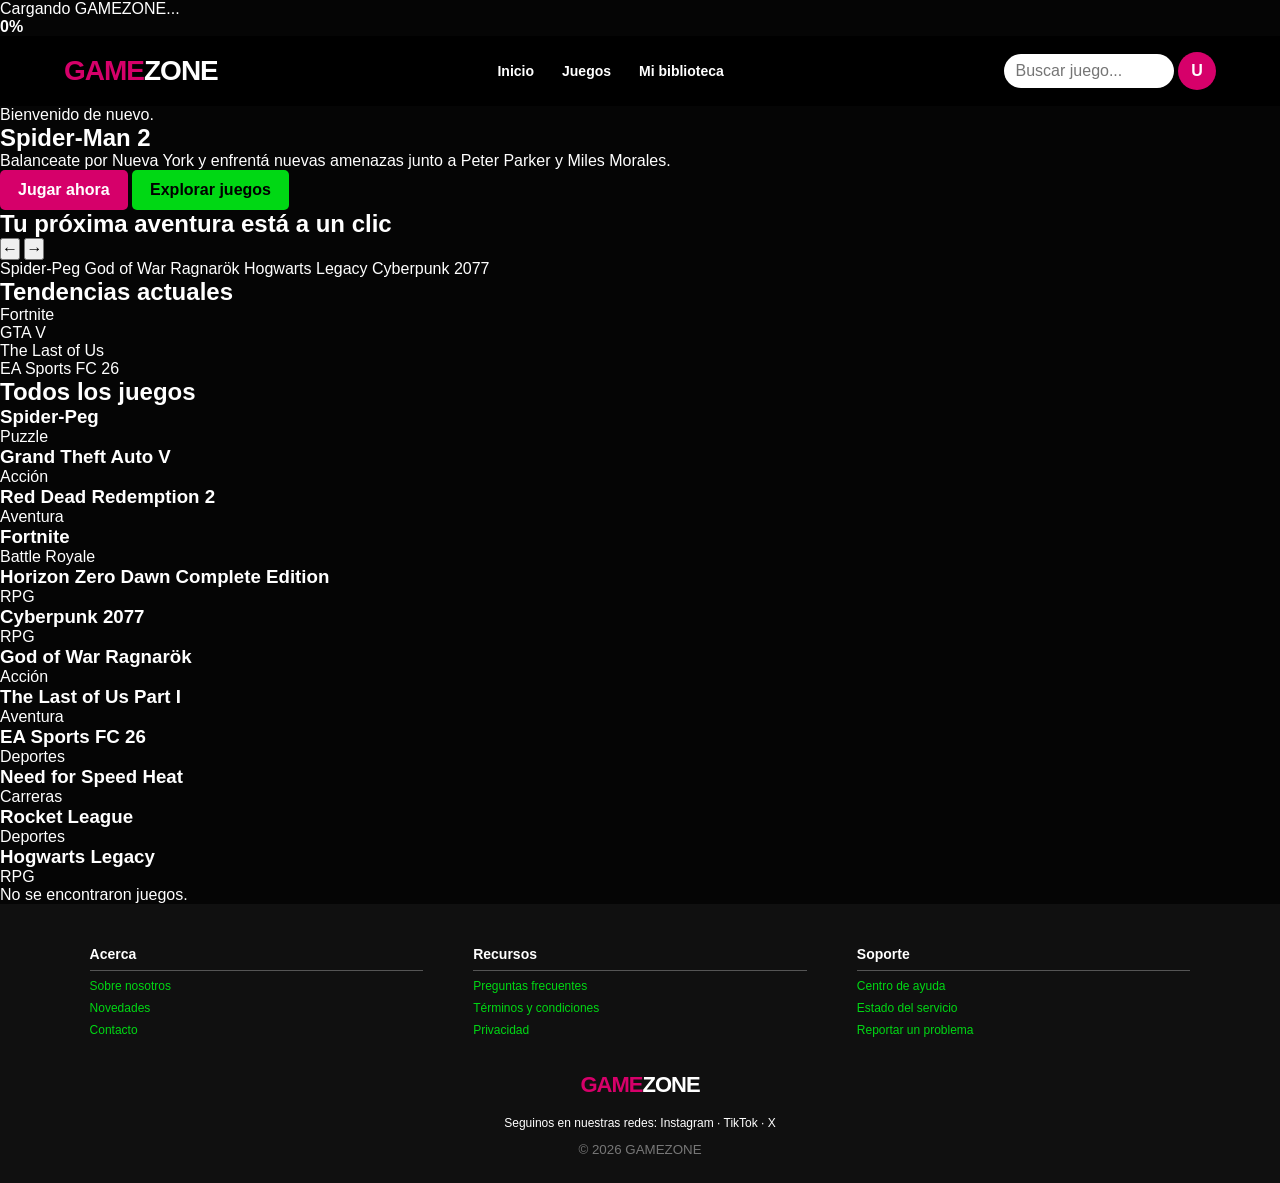
==== pages/home.html @ eb04c684 "Crear pages/home.html" ====
<!DOCTYPE html>
<html lang="es">
<head>
    <meta charset="UTF-8">
    <meta name="viewport" content="width=device-width, initial-scale=1.0">
    <title>GAMEZONE | Inicio</title>
    <link rel="stylesheet" href="../css/general.css">
    <link rel="stylesheet" href="../css/home.css">
</head>
<body>

<div class="loader-screen" id="loader-screen">
    <div class="spinner"></div>
    <p>Cargando GAMEZONE...</p>
    <strong id="loader-percent">0%</strong>
</div>

<header class="site-header home-header">
    <div class="home-brand-row">
        <button class="menu-button" id="menu-button" type="button" aria-label="Abrir menú">☰</button>
        <a class="logo" href="home.html"><span>GAME</span>ZONE</a>
    </div>

    <nav class="nav-user" id="home-nav">
        <a href="home.html">Inicio</a>
        <a href="#juegos">Juegos</a>
        <a href="#biblioteca">Mi biblioteca</a>
    </nav>

    <div class="home-actions">
        <input class="search-box" id="game-search" type="search" placeholder="Buscar juego...">
        <button class="user-avatar" type="button">U</button>
    </div>
</header>

<main class="home-main">
    <section class="home-hero">
        <div class="home-hero-content">
            <p class="hero-small">Bienvenido de nuevo.</p>
            <h1>Spider-Man 2</h1>
            <p>
                Balanceate por Nueva York y enfrentá nuevas amenazas
                junto a Peter Parker y Miles Morales.
            </p>

            <div class="hero-buttons">
                <a class="btn btn-primary" href="juego.html">Jugar ahora</a>
                <a class="btn btn-secondary" href="#juegos">Explorar juegos</a>
            </div>
        </div>
    </section>

    <section class="home-section featured-section">
        <div class="section-title">
            <h2>Tu próxima aventura está a un clic</h2>
            <div>
                <button class="carousel-arrow" id="featured-prev" type="button" aria-label="Anterior">←</button>
                <button class="carousel-arrow" id="featured-next" type="button" aria-label="Siguiente">→</button>
            </div>
        </div>

        <div class="featured-row" id="featured-row">
            <a class="featured-card feature-1" href="juego.html">
                <span>Spider-Peg</span>
            </a>

            <a class="featured-card feature-2" href="#">
                <span>God of War Ragnarök</span>
            </a>

            <a class="featured-card feature-3" href="#">
                <span>Hogwarts Legacy</span>
            </a>

            <a class="featured-card feature-4" href="#">
                <span>Cyberpunk 2077</span>
            </a>
        </div>
    </section>

    <section class="home-section trends">
        <h2>Tendencias actuales</h2>

        <div class="trend-strip">
            <div class="mini-game trend-a">Fortnite</div>
            <div class="mini-game trend-b">GTA V</div>
            <div class="mini-game trend-c">The Last of Us</div>
            <div class="mini-game trend-d">EA Sports FC 26</div>
        </div>
    </section>

    <section class="home-section catalog" id="juegos">
        <h2>Todos los juegos</h2>

        <div class="games-grid" id="games-grid">
            <a class="game-card game-1" href="juego.html" data-title="Spider-Peg">
                <div class="game-cover"></div>
                <h3>Spider-Peg</h3>
                <p>Puzzle</p>
            </a>

            <a class="game-card game-2" href="#" data-title="Grand Theft Auto V">
                <div class="game-cover"></div>
                <h3>Grand Theft Auto V</h3>
                <p>Acción</p>
            </a>

            <a class="game-card game-3" href="#" data-title="Red Dead Redemption 2">
                <div class="game-cover"></div>
                <h3>Red Dead Redemption 2</h3>
                <p>Aventura</p>
            </a>

            <a class="game-card game-4" href="#" data-title="Fortnite">
                <div class="game-cover"></div>
                <h3>Fortnite</h3>
                <p>Battle Royale</p>
            </a>

            <a class="game-card game-5" href="#" data-title="Horizon Zero Dawn Complete Edition">
                <div class="game-cover"></div>
                <h3>Horizon Zero Dawn Complete Edition</h3>
                <p>RPG</p>
            </a>

            <a class="game-card game-6" href="#" data-title="Cyberpunk 2077">
                <div class="game-cover"></div>
                <h3>Cyberpunk 2077</h3>
                <p>RPG</p>
            </a>

            <a class="game-card game-7" href="#" data-title="God of War Ragnarok">
                <div class="game-cover"></div>
                <h3>God of War Ragnarök</h3>
                <p>Acción</p>
            </a>

            <a class="game-card game-8" href="#" data-title="The Last of Us Part I">
                <div class="game-cover"></div>
                <h3>The Last of Us Part I</h3>
                <p>Aventura</p>
            </a>

            <a class="game-card game-9" href="#" data-title="EA Sports FC 26">
                <div class="game-cover"></div>
                <h3>EA Sports FC 26</h3>
                <p>Deportes</p>
            </a>

            <a class="game-card game-10" href="#" data-title="Need for Speed Heat">
                <div class="game-cover"></div>
                <h3>Need for Speed Heat</h3>
                <p>Carreras</p>
            </a>

            <a class="game-card game-11" href="#" data-title="Rocket League">
                <div class="game-cover"></div>
                <h3>Rocket League</h3>
                <p>Deportes</p>
            </a>

            <a class="game-card game-12" href="#" data-title="Hogwarts Legacy">
                <div class="game-cover"></div>
                <h3>Hogwarts Legacy</h3>
                <p>RPG</p>
            </a>
        </div>

        <p class="no-results" id="no-results">No se encontraron juegos.</p>
    </section>
</main>

<footer class="site-footer">
    <div class="footer-columns">
        <div>
            <h3>Acerca</h3>
            <a href="#">Sobre nosotros</a>
            <a href="#">Novedades</a>
            <a href="#">Contacto</a>
        </div>

        <div>
            <h3>Recursos</h3>
            <a href="#">Preguntas frecuentes</a>
            <a href="#">Términos y condiciones</a>
            <a href="#">Privacidad</a>
        </div>

        <div>
            <h3>Soporte</h3>
            <a href="#">Centro de ayuda</a>
            <a href="#">Estado del servicio</a>
            <a href="#">Reportar un problema</a>
        </div>
    </div>

    <div class="footer-bottom">
        <a class="logo footer-logo" href="home.html"><span>GAME</span>ZONE</a>
        <p>Seguinos en nuestras redes: Instagram · TikTok · X</p>
        <small>© 2026 GAMEZONE</small>
    </div>
</footer>

<script src="../js/home.js"></script>
</body>
</html>
---- css/general.css ----
* {
    margin: 0;
    padding: 0;
    box-sizing: border-box;
}

:root {
    --black: #050505;
    --dark: #111111;
    --gray: #2a2a2a;
    --light-gray: #d8d8d8;
    --white: #ffffff;
    --pink: #d6006a;
    --green: #00d814;
    --yellow: #ffd600;
}

html {
    scroll-behavior: smooth;
}

body {
    min-height: 100vh;
    font-family: Arial, Helvetica, sans-serif;
    color: var(--white);
    background: var(--black);
}

a {
    color: inherit;
    text-decoration: none;
}

button,
input {
    font: inherit;
}

button {
    cursor: pointer;
}

.site-header {
    min-height: 70px;
    padding: 12px 5%;
    display: flex;
    align-items: center;
    justify-content: space-between;
    gap: 20px;
    background: #000;
}

.logo {
    font-size: 28px;
    font-weight: 900;
    letter-spacing: -1px;
}

.logo span {
    color: var(--pink);
}

.nav-guest,
.nav-user {
    display: flex;
    align-items: center;
    gap: 28px;
}

.nav-guest > a:not(.btn),
.nav-user > a:not(.btn) {
    position: relative;
    font-size: 14px;
    font-weight: 700;
}

.nav-guest > a:not(.btn)::after,
.nav-user > a:not(.btn)::after {
    content: "";
    position: absolute;
    left: 0;
    bottom: -6px;
    width: 0;
    height: 2px;
    background: var(--pink);
    transition: width 0.25s;
}

.nav-guest > a:not(.btn):hover::after,
.nav-user > a:not(.btn):hover::after {
    width: 100%;
}

.btn {
    display: inline-block;
    border: 0;
    border-radius: 5px;
    padding: 11px 18px;
    font-weight: 700;
    text-align: center;
}

/* Hover 1: aumenta */
.btn-primary {
    background: var(--pink);
    color: var(--white);
    transition: transform 0.2s, background 0.2s;
}

.btn-primary:hover {
    transform: scale(1.06);
    background: #f00078;
}

/* Hover 2: sube y genera sombra */
.btn-secondary {
    background: var(--green);
    color: #000;
    transition: transform 0.2s, box-shadow 0.2s;
}

.btn-secondary:hover {
    transform: translateY(-4px);
    box-shadow: 0 6px 14px rgba(0, 216, 20, 0.3);
}

/* Hover 3: cambia de color */
.btn-yellow {
    background: var(--yellow);
    color: #000;
    transition: background 0.25s, color 0.25s;
}

.btn-yellow:hover {
    background: var(--pink);
    color: var(--white);
}

.search-box {
    width: 170px;
    padding: 8px 12px;
    border: 0;
    border-radius: 18px;
    outline: none;
}

.user-avatar {
    width: 38px;
    height: 38px;
    border: 0;
    border-radius: 50%;
    background: var(--pink);
    color: var(--white);
    font-weight: 800;
}

.menu-button {
    display: none;
    border: 0;
    background: transparent;
    color: var(--white);
    font-size: 24px;
}

.site-footer {
    padding: 42px 7% 25px;
    background: #101010;
}

.footer-columns {
    display: grid;
    grid-template-columns: repeat(3, 1fr);
    gap: 50px;
}

.footer-columns div {
    display: flex;
    flex-direction: column;
    gap: 8px;
}

.footer-columns h3 {
    padding-bottom: 8px;
    border-bottom: 1px solid #555;
    font-size: 14px;
}

.footer-columns a {
    color: var(--green);
    font-size: 12px;
}

.footer-columns a:hover {
    text-decoration: underline;
}

.footer-bottom {
    margin-top: 35px;
    text-align: center;
}

.footer-logo {
    display: inline-block;
    margin-bottom: 18px;
    font-size: 22px;
}

.footer-bottom p {
    margin-bottom: 10px;
    font-size: 12px;
}

.footer-bottom small {
    color: #777;
}

@media (max-width: 700px) {
    .site-header {
        flex-wrap: wrap;
    }

    .nav-guest {
        width: 100%;
        justify-content: space-between;
        gap: 12px;
    }

    .footer-columns {
        grid-template-columns: 1fr;
        gap: 28px;
    }
}
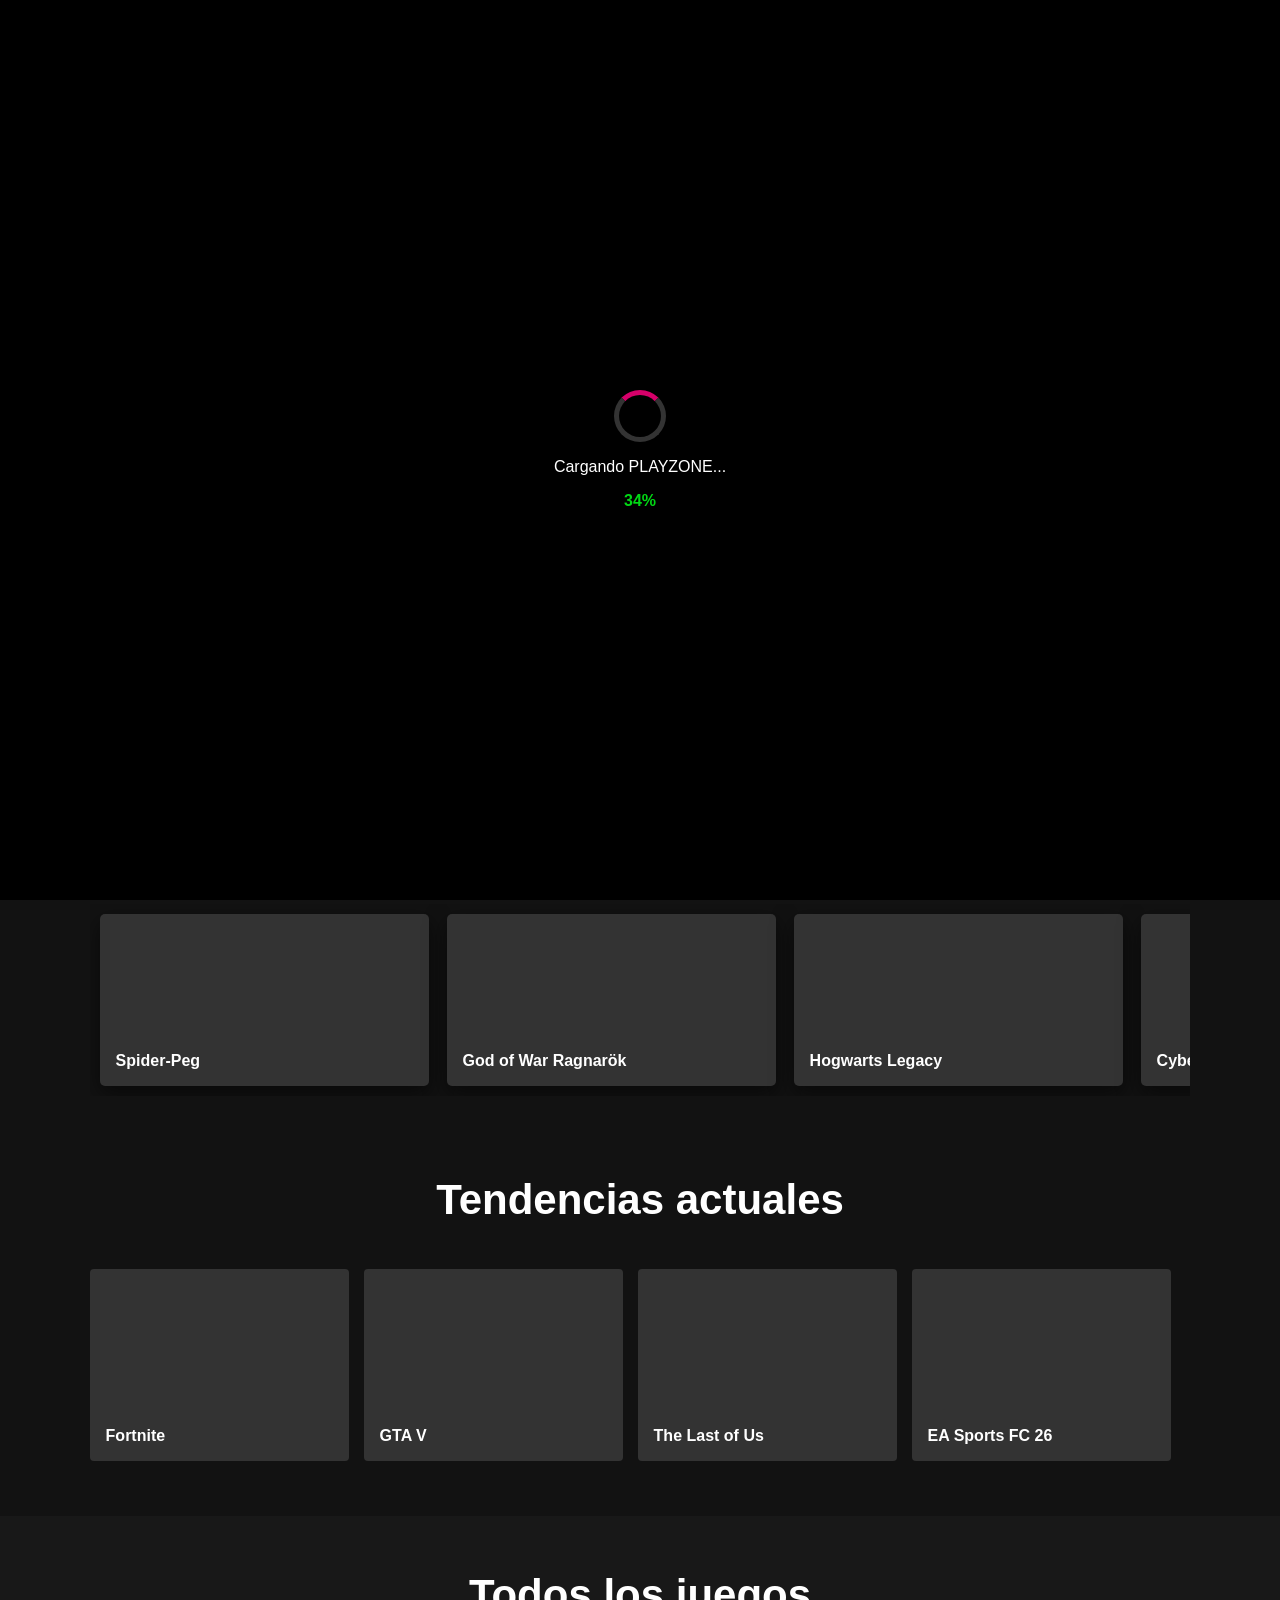
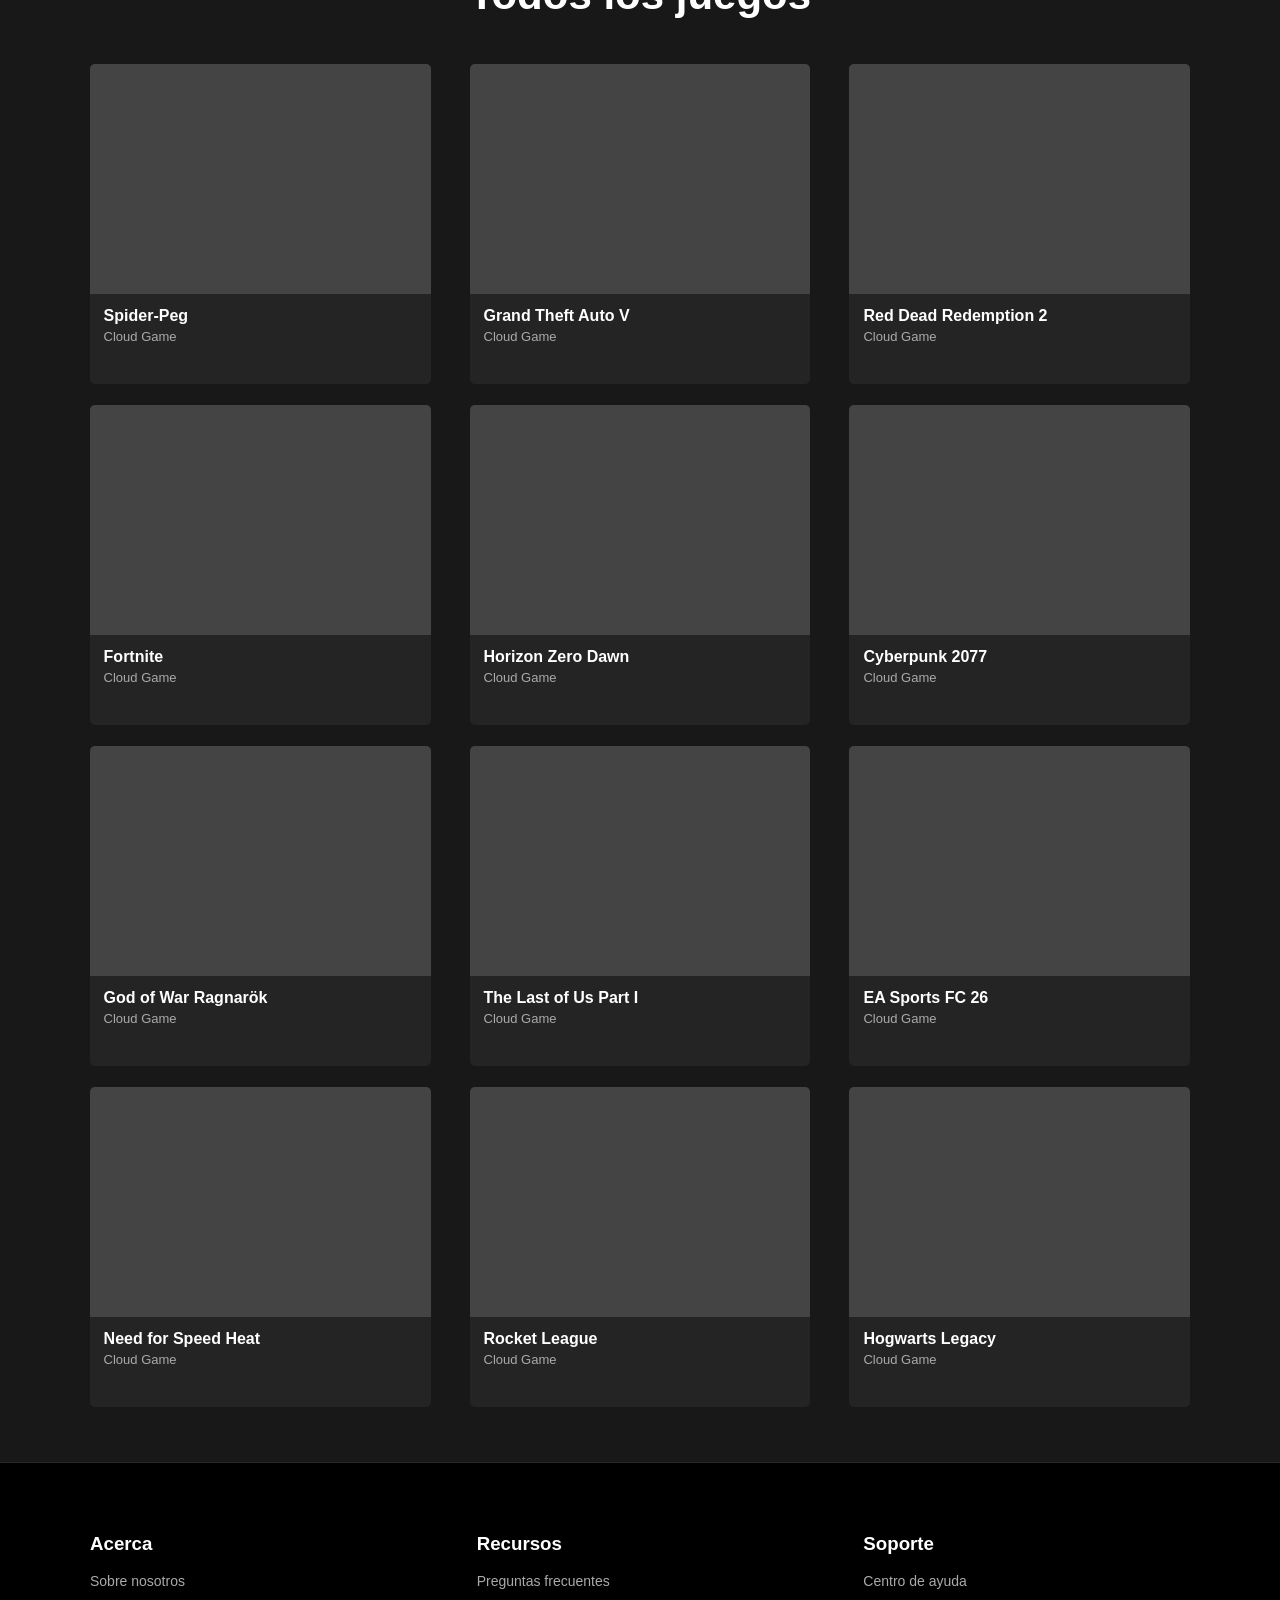
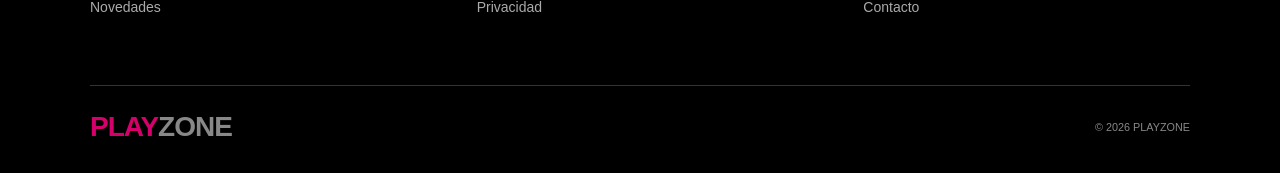
==== commit e13a1d3e: "Ajustar interfaz al Design System de Figma" ====
--- a/pages/home.html
+++ b/pages/home.html
@@ -1,206 +1 @@
-<!DOCTYPE html>
-<html lang="es">
-<head>
-    <meta charset="UTF-8">
-    <meta name="viewport" content="width=device-width, initial-scale=1.0">
-    <title>GAMEZONE | Inicio</title>
-    <link rel="stylesheet" href="../css/general.css">
-    <link rel="stylesheet" href="../css/home.css">
-</head>
-<body>
-
-<div class="loader-screen" id="loader-screen">
-    <div class="spinner"></div>
-    <p>Cargando GAMEZONE...</p>
-    <strong id="loader-percent">0%</strong>
-</div>
-
-<header class="site-header home-header">
-    <div class="home-brand-row">
-        <button class="menu-button" id="menu-button" type="button" aria-label="Abrir menú">☰</button>
-        <a class="logo" href="home.html"><span>GAME</span>ZONE</a>
-    </div>
-
-    <nav class="nav-user" id="home-nav">
-        <a href="home.html">Inicio</a>
-        <a href="#juegos">Juegos</a>
-        <a href="#biblioteca">Mi biblioteca</a>
-    </nav>
-
-    <div class="home-actions">
-        <input class="search-box" id="game-search" type="search" placeholder="Buscar juego...">
-        <button class="user-avatar" type="button">U</button>
-    </div>
-</header>
-
-<main class="home-main">
-    <section class="home-hero">
-        <div class="home-hero-content">
-            <p class="hero-small">Bienvenido de nuevo.</p>
-            <h1>Spider-Man 2</h1>
-            <p>
-                Balanceate por Nueva York y enfrentá nuevas amenazas
-                junto a Peter Parker y Miles Morales.
-            </p>
-
-            <div class="hero-buttons">
-                <a class="btn btn-primary" href="juego.html">Jugar ahora</a>
-                <a class="btn btn-secondary" href="#juegos">Explorar juegos</a>
-            </div>
-        </div>
-    </section>
-
-    <section class="home-section featured-section">
-        <div class="section-title">
-            <h2>Tu próxima aventura está a un clic</h2>
-            <div>
-                <button class="carousel-arrow" id="featured-prev" type="button" aria-label="Anterior">←</button>
-                <button class="carousel-arrow" id="featured-next" type="button" aria-label="Siguiente">→</button>
-            </div>
-        </div>
-
-        <div class="featured-row" id="featured-row">
-            <a class="featured-card feature-1" href="juego.html">
-                <span>Spider-Peg</span>
-            </a>
-
-            <a class="featured-card feature-2" href="#">
-                <span>God of War Ragnarök</span>
-            </a>
-
-            <a class="featured-card feature-3" href="#">
-                <span>Hogwarts Legacy</span>
-            </a>
-
-            <a class="featured-card feature-4" href="#">
-                <span>Cyberpunk 2077</span>
-            </a>
-        </div>
-    </section>
-
-    <section class="home-section trends">
-        <h2>Tendencias actuales</h2>
-
-        <div class="trend-strip">
-            <div class="mini-game trend-a">Fortnite</div>
-            <div class="mini-game trend-b">GTA V</div>
-            <div class="mini-game trend-c">The Last of Us</div>
-            <div class="mini-game trend-d">EA Sports FC 26</div>
-        </div>
-    </section>
-
-    <section class="home-section catalog" id="juegos">
-        <h2>Todos los juegos</h2>
-
-        <div class="games-grid" id="games-grid">
-            <a class="game-card game-1" href="juego.html" data-title="Spider-Peg">
-                <div class="game-cover"></div>
-                <h3>Spider-Peg</h3>
-                <p>Puzzle</p>
-            </a>
-
-            <a class="game-card game-2" href="#" data-title="Grand Theft Auto V">
-                <div class="game-cover"></div>
-                <h3>Grand Theft Auto V</h3>
-                <p>Acción</p>
-            </a>
-
-            <a class="game-card game-3" href="#" data-title="Red Dead Redemption 2">
-                <div class="game-cover"></div>
-                <h3>Red Dead Redemption 2</h3>
-                <p>Aventura</p>
-            </a>
-
-            <a class="game-card game-4" href="#" data-title="Fortnite">
-                <div class="game-cover"></div>
-                <h3>Fortnite</h3>
-                <p>Battle Royale</p>
-            </a>
-
-            <a class="game-card game-5" href="#" data-title="Horizon Zero Dawn Complete Edition">
-                <div class="game-cover"></div>
-                <h3>Horizon Zero Dawn Complete Edition</h3>
-                <p>RPG</p>
-            </a>
-
-            <a class="game-card game-6" href="#" data-title="Cyberpunk 2077">
-                <div class="game-cover"></div>
-                <h3>Cyberpunk 2077</h3>
-                <p>RPG</p>
-            </a>
-
-            <a class="game-card game-7" href="#" data-title="God of War Ragnarok">
-                <div class="game-cover"></div>
-                <h3>God of War Ragnarök</h3>
-                <p>Acción</p>
-            </a>
-
-            <a class="game-card game-8" href="#" data-title="The Last of Us Part I">
-                <div class="game-cover"></div>
-                <h3>The Last of Us Part I</h3>
-                <p>Aventura</p>
-            </a>
-
-            <a class="game-card game-9" href="#" data-title="EA Sports FC 26">
-                <div class="game-cover"></div>
-                <h3>EA Sports FC 26</h3>
-                <p>Deportes</p>
-            </a>
-
-            <a class="game-card game-10" href="#" data-title="Need for Speed Heat">
-                <div class="game-cover"></div>
-                <h3>Need for Speed Heat</h3>
-                <p>Carreras</p>
-            </a>
-
-            <a class="game-card game-11" href="#" data-title="Rocket League">
-                <div class="game-cover"></div>
-                <h3>Rocket League</h3>
-                <p>Deportes</p>
-            </a>
-
-            <a class="game-card game-12" href="#" data-title="Hogwarts Legacy">
-                <div class="game-cover"></div>
-                <h3>Hogwarts Legacy</h3>
-                <p>RPG</p>
-            </a>
-        </div>
-
-        <p class="no-results" id="no-results">No se encontraron juegos.</p>
-    </section>
-</main>
-
-<footer class="site-footer">
-    <div class="footer-columns">
-        <div>
-            <h3>Acerca</h3>
-            <a href="#">Sobre nosotros</a>
-            <a href="#">Novedades</a>
-            <a href="#">Contacto</a>
-        </div>
-
-        <div>
-            <h3>Recursos</h3>
-            <a href="#">Preguntas frecuentes</a>
-            <a href="#">Términos y condiciones</a>
-            <a href="#">Privacidad</a>
-        </div>
-
-        <div>
-            <h3>Soporte</h3>
-            <a href="#">Centro de ayuda</a>
-            <a href="#">Estado del servicio</a>
-            <a href="#">Reportar un problema</a>
-        </div>
-    </div>
-
-    <div class="footer-bottom">
-        <a class="logo footer-logo" href="home.html"><span>GAME</span>ZONE</a>
-        <p>Seguinos en nuestras redes: Instagram · TikTok · X</p>
-        <small>© 2026 GAMEZONE</small>
-    </div>
-</footer>
-
-<script src="../js/home.js"></script>
-</body>
-</html>+<!DOCTYPE html><html lang="es"><head><meta charset="UTF-8"><meta name="viewport" content="width=device-width,initial-scale=1"><title>PLAYZONE | Home</title><link rel="stylesheet" href="../css/general.css"><link rel="stylesheet" href="../css/home.css"></head><body><div class="loader-screen" id="loader-screen"><div class="spinner"></div><p>Cargando PLAYZONE...</p><strong id="loader-percent">0%</strong></div><header class="site-header home-header"><div class="home-brand-row"><button class="menu-button" id="menu-button">☰</button><a class="logo" href="home.html"><span>PLAY</span>ZONE</a></div><nav class="nav-user" id="home-nav"><a href="home.html">Inicio</a><a href="#juegos">Juegos</a><a href="#">Mi biblioteca</a></nav><div class="home-actions"><input class="search-box" id="game-search" type="search" placeholder="Buscar"><button class="user-avatar">U</button></div></header><main><section class="home-hero"><div class="home-hero-content"><p class="hero-small">Bienvenido de nuevo.</p><p>Spider-Peg. Un nuevo juego te está esperando. El peligro acecha en cada rincón de la cuadrícula: cada salto elimina una ficha y te acerca a la victoria.</p><div class="hero-buttons"><a class="btn btn-primary" href="juego.html">Jugar ahora</a></div></div></section><section class="home-section featured-section"><h2>Tu próxima aventura está a un clic.</h2><div class="featured-row" id="featured-row"><a class="featured-card feature-1" href="juego.html"><span>Spider-Peg</span></a><a class="featured-card feature-2"><span>God of War Ragnarök</span></a><a class="featured-card feature-3"><span>Hogwarts Legacy</span></a><a class="featured-card feature-4"><span>Cyberpunk 2077</span></a></div></section><section class="home-section trends"><h2>Tendencias actuales</h2><div class="trend-strip"><div class="mini-game">Fortnite</div><div class="mini-game">GTA V</div><div class="mini-game">The Last of Us</div><div class="mini-game">EA Sports FC 26</div></div></section><section class="home-section catalog" id="juegos"><h2>Todos los juegos</h2><div class="games-grid" id="games-grid"><a class="game-card game-1" href="juego.html" data-title="Spider-Peg"><div class="game-cover"></div><h3>Spider-Peg</h3><p>Cloud Game</p></a><a class="game-card game-2"  data-title="Grand Theft Auto V"><div class="game-cover"></div><h3>Grand Theft Auto V</h3><p>Cloud Game</p></a><a class="game-card game-3"  data-title="Red Dead Redemption 2"><div class="game-cover"></div><h3>Red Dead Redemption 2</h3><p>Cloud Game</p></a><a class="game-card game-4"  data-title="Fortnite"><div class="game-cover"></div><h3>Fortnite</h3><p>Cloud Game</p></a><a class="game-card game-5"  data-title="Horizon Zero Dawn"><div class="game-cover"></div><h3>Horizon Zero Dawn</h3><p>Cloud Game</p></a><a class="game-card game-6"  data-title="Cyberpunk 2077"><div class="game-cover"></div><h3>Cyberpunk 2077</h3><p>Cloud Game</p></a><a class="game-card game-7"  data-title="God of War Ragnarök"><div class="game-cover"></div><h3>God of War Ragnarök</h3><p>Cloud Game</p></a><a class="game-card game-8"  data-title="The Last of Us Part I"><div class="game-cover"></div><h3>The Last of Us Part I</h3><p>Cloud Game</p></a><a class="game-card game-9"  data-title="EA Sports FC 26"><div class="game-cover"></div><h3>EA Sports FC 26</h3><p>Cloud Game</p></a><a class="game-card game-10"  data-title="Need for Speed Heat"><div class="game-cover"></div><h3>Need for Speed Heat</h3><p>Cloud Game</p></a><a class="game-card game-11"  data-title="Rocket League"><div class="game-cover"></div><h3>Rocket League</h3><p>Cloud Game</p></a><a class="game-card game-12"  data-title="Hogwarts Legacy"><div class="game-cover"></div><h3>Hogwarts Legacy</h3><p>Cloud Game</p></a></div><p class="no-results" id="no-results">No se encontraron juegos.</p></section></main><footer class="site-footer"><div class="footer-columns"><div><h3>Acerca</h3><a>Sobre nosotros</a><a>Novedades</a></div><div><h3>Recursos</h3><a>Preguntas frecuentes</a><a>Privacidad</a></div><div><h3>Soporte</h3><a>Centro de ayuda</a><a>Contacto</a></div></div><div class="footer-bottom"><a class="logo"><span>PLAY</span>ZONE</a><small>© 2026 PLAYZONE</small></div></footer><script src="../js/home.js"></script></body></html>
--- a/css/general.css
+++ b/css/general.css
@@ -1,232 +1,11 @@
-* {
-    margin: 0;
-    padding: 0;
-    box-sizing: border-box;
-}
-
-:root {
-    --black: #050505;
-    --dark: #111111;
-    --gray: #2a2a2a;
-    --light-gray: #d8d8d8;
-    --white: #ffffff;
-    --pink: #d6006a;
-    --green: #00d814;
-    --yellow: #ffd600;
-}
-
-html {
-    scroll-behavior: smooth;
-}
-
-body {
-    min-height: 100vh;
-    font-family: Arial, Helvetica, sans-serif;
-    color: var(--white);
-    background: var(--black);
-}
-
-a {
-    color: inherit;
-    text-decoration: none;
-}
-
-button,
-input {
-    font: inherit;
-}
-
-button {
-    cursor: pointer;
-}
-
-.site-header {
-    min-height: 70px;
-    padding: 12px 5%;
-    display: flex;
-    align-items: center;
-    justify-content: space-between;
-    gap: 20px;
-    background: #000;
-}
-
-.logo {
-    font-size: 28px;
-    font-weight: 900;
-    letter-spacing: -1px;
-}
-
-.logo span {
-    color: var(--pink);
-}
-
-.nav-guest,
-.nav-user {
-    display: flex;
-    align-items: center;
-    gap: 28px;
-}
-
-.nav-guest > a:not(.btn),
-.nav-user > a:not(.btn) {
-    position: relative;
-    font-size: 14px;
-    font-weight: 700;
-}
-
-.nav-guest > a:not(.btn)::after,
-.nav-user > a:not(.btn)::after {
-    content: "";
-    position: absolute;
-    left: 0;
-    bottom: -6px;
-    width: 0;
-    height: 2px;
-    background: var(--pink);
-    transition: width 0.25s;
-}
-
-.nav-guest > a:not(.btn):hover::after,
-.nav-user > a:not(.btn):hover::after {
-    width: 100%;
-}
-
-.btn {
-    display: inline-block;
-    border: 0;
-    border-radius: 5px;
-    padding: 11px 18px;
-    font-weight: 700;
-    text-align: center;
-}
-
-/* Hover 1: aumenta */
-.btn-primary {
-    background: var(--pink);
-    color: var(--white);
-    transition: transform 0.2s, background 0.2s;
-}
-
-.btn-primary:hover {
-    transform: scale(1.06);
-    background: #f00078;
-}
-
-/* Hover 2: sube y genera sombra */
-.btn-secondary {
-    background: var(--green);
-    color: #000;
-    transition: transform 0.2s, box-shadow 0.2s;
-}
-
-.btn-secondary:hover {
-    transform: translateY(-4px);
-    box-shadow: 0 6px 14px rgba(0, 216, 20, 0.3);
-}
-
-/* Hover 3: cambia de color */
-.btn-yellow {
-    background: var(--yellow);
-    color: #000;
-    transition: background 0.25s, color 0.25s;
-}
-
-.btn-yellow:hover {
-    background: var(--pink);
-    color: var(--white);
-}
-
-.search-box {
-    width: 170px;
-    padding: 8px 12px;
-    border: 0;
-    border-radius: 18px;
-    outline: none;
-}
-
-.user-avatar {
-    width: 38px;
-    height: 38px;
-    border: 0;
-    border-radius: 50%;
-    background: var(--pink);
-    color: var(--white);
-    font-weight: 800;
-}
-
-.menu-button {
-    display: none;
-    border: 0;
-    background: transparent;
-    color: var(--white);
-    font-size: 24px;
-}
-
-.site-footer {
-    padding: 42px 7% 25px;
-    background: #101010;
-}
-
-.footer-columns {
-    display: grid;
-    grid-template-columns: repeat(3, 1fr);
-    gap: 50px;
-}
-
-.footer-columns div {
-    display: flex;
-    flex-direction: column;
-    gap: 8px;
-}
-
-.footer-columns h3 {
-    padding-bottom: 8px;
-    border-bottom: 1px solid #555;
-    font-size: 14px;
-}
-
-.footer-columns a {
-    color: var(--green);
-    font-size: 12px;
-}
-
-.footer-columns a:hover {
-    text-decoration: underline;
-}
-
-.footer-bottom {
-    margin-top: 35px;
-    text-align: center;
-}
-
-.footer-logo {
-    display: inline-block;
-    margin-bottom: 18px;
-    font-size: 22px;
-}
-
-.footer-bottom p {
-    margin-bottom: 10px;
-    font-size: 12px;
-}
-
-.footer-bottom small {
-    color: #777;
-}
-
-@media (max-width: 700px) {
-    .site-header {
-        flex-wrap: wrap;
-    }
-
-    .nav-guest {
-        width: 100%;
-        justify-content: space-between;
-        gap: 12px;
-    }
-
-    .footer-columns {
-        grid-template-columns: 1fr;
-        gap: 28px;
-    }
-}
+*{margin:0;padding:0;box-sizing:border-box}
+:root{--bg:#121212;--bg-dark:#000;--surface:#1c1c1c;--surface-2:#242424;--text:#fff;--muted:#bdbdbd;--primary:#d6006a;--secondary:#00d814;--accent:#ffd600}
+html{scroll-behavior:smooth}body{font-family:Inter,Arial,sans-serif;background:var(--bg);color:var(--text)}a{text-decoration:none;color:inherit}button,input{font:inherit}
+.site-header{height:112px;padding:0 5%;display:flex;align-items:center;justify-content:space-between;gap:30px;background:#000;position:relative;z-index:5}
+.logo{font-size:28px;font-weight:900;letter-spacing:-1px}.logo span{color:var(--primary)}
+.site-header nav{display:flex;align-items:center;gap:28px}.site-header nav a{font-size:14px}.site-header nav a:hover{color:var(--accent)}
+.btn{min-height:48px;padding:0 24px;border:0;border-radius:4px;display:inline-flex;align-items:center;justify-content:center;cursor:pointer;font-weight:700;transition:.2s}
+.btn-primary{background:var(--primary);color:#fff}.btn-primary:hover{background:#ad0056}.btn-secondary{background:var(--secondary);color:#050505}.btn-secondary:hover{background:#00b811}.btn-yellow,.btn-accent{background:var(--accent);color:#111}.btn-yellow:hover,.btn-accent:hover{background:#ccab00}
+.search-box{height:42px;padding:0 14px;border:1px solid #555;border-radius:4px;background:#1b1b1b;color:#fff}.user-avatar{width:45px;height:45px;border:2px solid var(--secondary);border-radius:50%;background:#333;color:#fff;font-weight:800}
+.site-footer{padding:70px 7% 30px;background:#000;border-top:1px solid #292929}.footer-columns{max-width:1100px;margin:auto;display:grid;grid-template-columns:repeat(3,1fr);gap:60px}.footer-columns h3{margin-bottom:18px}.footer-columns a{display:block;margin:10px 0;color:#aaa;font-size:14px}.footer-columns a:hover{color:var(--secondary)}.footer-bottom{max-width:1100px;margin:60px auto 0;padding-top:25px;border-top:1px solid #333;display:flex;align-items:center;justify-content:space-between;gap:20px;color:#888;font-size:13px}
+@media(max-width:760px){.site-header{height:auto;min-height:88px;padding:20px 5%;flex-wrap:wrap}.site-header nav{gap:14px;flex-wrap:wrap}.footer-columns{grid-template-columns:1fr}.footer-bottom{align-items:flex-start;flex-direction:column}}
--- a/css/home.css
+++ b/css/home.css
@@ -0,0 +1,2 @@
+body{background:#121212}.home-header{position:absolute;top:0;left:0;width:100%;background:rgba(0,0,0,.55)}.home-brand-row,.home-actions{display:flex;align-items:center;gap:18px}.menu-button{display:none;background:none;border:0;color:#fff;font-size:26px}.home-hero{min-height:756px;padding:170px 5% 80px;display:flex;align-items:center;background:linear-gradient(90deg,rgba(0,0,0,.95),rgba(0,0,0,.5),rgba(0,0,0,.12)),url("../assets/img/spider-peg-cover.jpg") center/cover}.home-hero-content{max-width:630px}.hero-small{font-size:48px;font-weight:900;line-height:1.05;margin-bottom:45px}.home-hero-content>p:last-of-type{max-width:465px;color:#ddd;line-height:1.55}.hero-buttons{margin-top:28px;display:flex;gap:18px}.home-section{padding:55px 7%}.home-section h2{font-size:42px;text-align:center;margin-bottom:45px}.featured-section{background:#121212}.section-title>div{display:none}.featured-row{max-width:1216px;margin:auto;display:flex;gap:18px;overflow-x:auto;padding:10px}.featured-card{min-width:329px;height:172px;padding:16px;display:flex;align-items:end;border-radius:5px;background:#333 center/cover;box-shadow:0 8px 22px #0008}.featured-card span{font-weight:800}.feature-1{background-image:url("../assets/img/spider-peg-cover.jpg")}.feature-2{background-image:url("../assets/img/god-of-war.jpg")}.feature-3{background-image:url("../assets/img/hogwarts-legacy.jpg")}.feature-4{background-image:url("../assets/img/cyberpunk.jpg")}.trends{padding-top:25px}.trend-strip{display:flex;gap:15px;overflow-x:auto}.mini-game{min-width:259px;height:192px;padding:16px;display:flex;align-items:end;background:#333 center/cover;border-radius:4px;font-weight:800}.catalog{background:#181818}.games-grid{max-width:1287px;margin:auto;display:grid;grid-template-columns:repeat(3,1fr);gap:21px 39px}.game-card{height:320px;background:#242424;border-radius:5px;overflow:hidden;transition:.2s}.game-card:hover{transform:translateY(-4px);box-shadow:0 8px 20px #0008}.game-cover{height:230px;background:#444 center/cover}.game-card h3{padding:13px 14px 4px;font-size:16px}.game-card p{padding:0 14px;color:#aaa;font-size:13px}.game-1 .game-cover{background-image:url("../assets/img/spider-peg-cover.jpg")}.no-results{display:none;text-align:center;padding:30px}.loader-screen{position:fixed;inset:0;z-index:99;background:#000;display:flex;flex-direction:column;align-items:center;justify-content:center;gap:16px}.loader-screen.hide{opacity:0;pointer-events:none;transition:.4s}.spinner{width:52px;height:52px;border:5px solid #333;border-top-color:var(--primary);border-radius:50%;animation:spin .8s linear infinite}@keyframes spin{to{transform:rotate(360deg)}}#loader-percent{color:var(--secondary)}
+@media(max-width:800px){.home-header{position:relative}.menu-button{display:block}.home-header .nav-user{display:none;width:100%}.home-header .nav-user.open{display:flex}.home-hero{min-height:600px}.hero-small{font-size:38px}.games-grid{grid-template-columns:repeat(2,1fr)}.home-section h2{font-size:32px}}
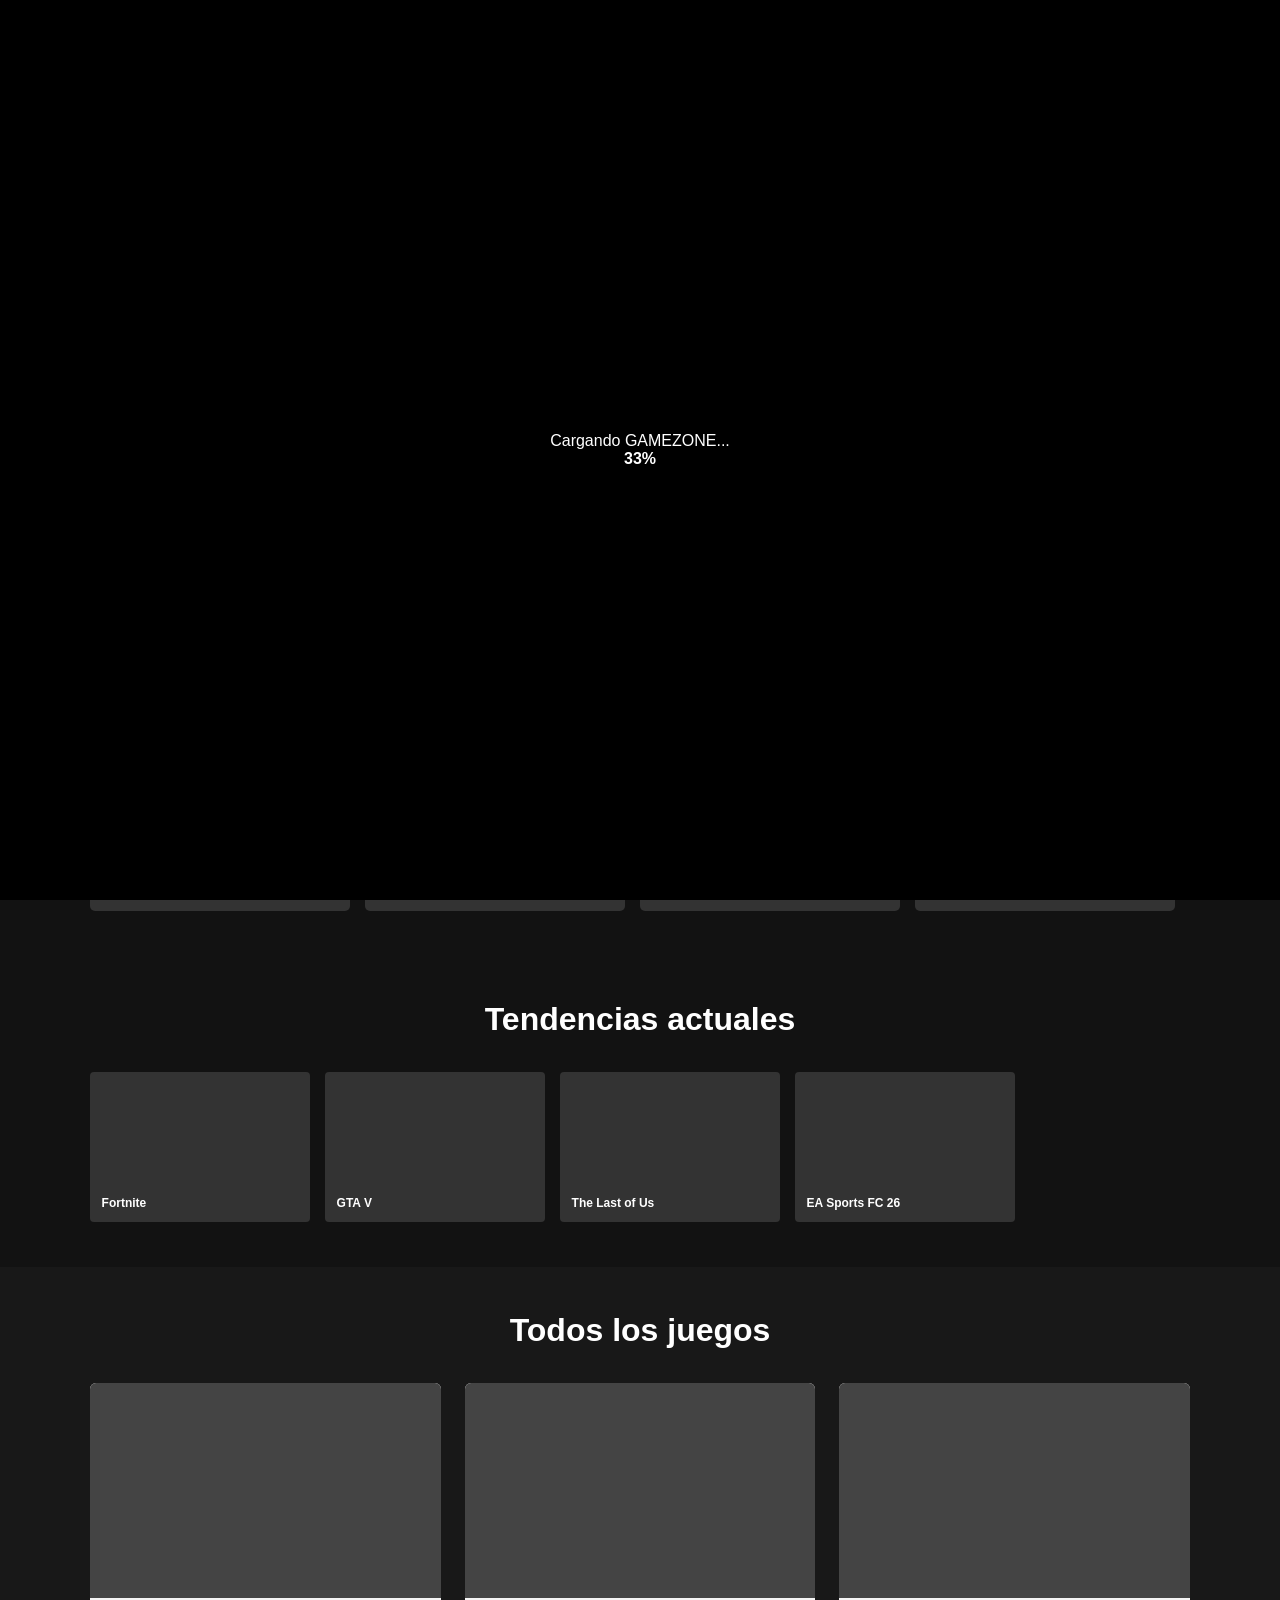
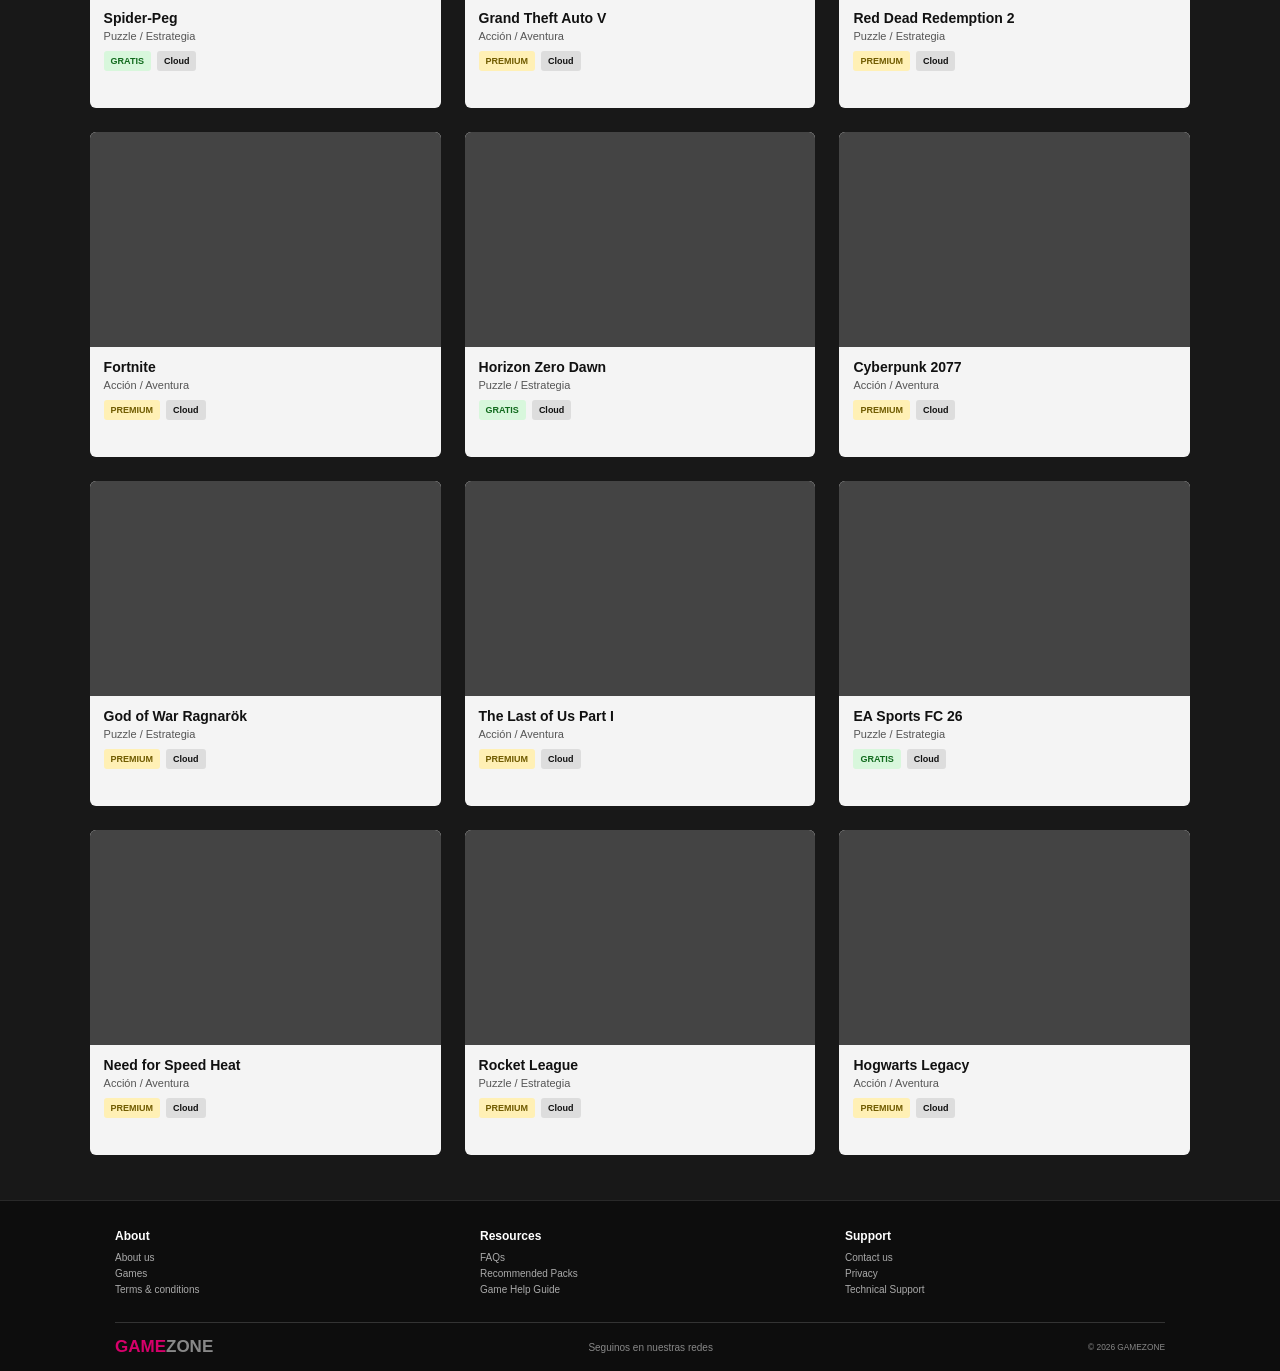
==== commit b3ca83c5: "Aplicar correcciones del profesor para promoción" ====
--- a/pages/home.html
+++ b/pages/home.html
@@ -1 +1 @@
-<!DOCTYPE html><html lang="es"><head><meta charset="UTF-8"><meta name="viewport" content="width=device-width,initial-scale=1"><title>PLAYZONE | Home</title><link rel="stylesheet" href="../css/general.css"><link rel="stylesheet" href="../css/home.css"></head><body><div class="loader-screen" id="loader-screen"><div class="spinner"></div><p>Cargando PLAYZONE...</p><strong id="loader-percent">0%</strong></div><header class="site-header home-header"><div class="home-brand-row"><button class="menu-button" id="menu-button">☰</button><a class="logo" href="home.html"><span>PLAY</span>ZONE</a></div><nav class="nav-user" id="home-nav"><a href="home.html">Inicio</a><a href="#juegos">Juegos</a><a href="#">Mi biblioteca</a></nav><div class="home-actions"><input class="search-box" id="game-search" type="search" placeholder="Buscar"><button class="user-avatar">U</button></div></header><main><section class="home-hero"><div class="home-hero-content"><p class="hero-small">Bienvenido de nuevo.</p><p>Spider-Peg. Un nuevo juego te está esperando. El peligro acecha en cada rincón de la cuadrícula: cada salto elimina una ficha y te acerca a la victoria.</p><div class="hero-buttons"><a class="btn btn-primary" href="juego.html">Jugar ahora</a></div></div></section><section class="home-section featured-section"><h2>Tu próxima aventura está a un clic.</h2><div class="featured-row" id="featured-row"><a class="featured-card feature-1" href="juego.html"><span>Spider-Peg</span></a><a class="featured-card feature-2"><span>God of War Ragnarök</span></a><a class="featured-card feature-3"><span>Hogwarts Legacy</span></a><a class="featured-card feature-4"><span>Cyberpunk 2077</span></a></div></section><section class="home-section trends"><h2>Tendencias actuales</h2><div class="trend-strip"><div class="mini-game">Fortnite</div><div class="mini-game">GTA V</div><div class="mini-game">The Last of Us</div><div class="mini-game">EA Sports FC 26</div></div></section><section class="home-section catalog" id="juegos"><h2>Todos los juegos</h2><div class="games-grid" id="games-grid"><a class="game-card game-1" href="juego.html" data-title="Spider-Peg"><div class="game-cover"></div><h3>Spider-Peg</h3><p>Cloud Game</p></a><a class="game-card game-2"  data-title="Grand Theft Auto V"><div class="game-cover"></div><h3>Grand Theft Auto V</h3><p>Cloud Game</p></a><a class="game-card game-3"  data-title="Red Dead Redemption 2"><div class="game-cover"></div><h3>Red Dead Redemption 2</h3><p>Cloud Game</p></a><a class="game-card game-4"  data-title="Fortnite"><div class="game-cover"></div><h3>Fortnite</h3><p>Cloud Game</p></a><a class="game-card game-5"  data-title="Horizon Zero Dawn"><div class="game-cover"></div><h3>Horizon Zero Dawn</h3><p>Cloud Game</p></a><a class="game-card game-6"  data-title="Cyberpunk 2077"><div class="game-cover"></div><h3>Cyberpunk 2077</h3><p>Cloud Game</p></a><a class="game-card game-7"  data-title="God of War Ragnarök"><div class="game-cover"></div><h3>God of War Ragnarök</h3><p>Cloud Game</p></a><a class="game-card game-8"  data-title="The Last of Us Part I"><div class="game-cover"></div><h3>The Last of Us Part I</h3><p>Cloud Game</p></a><a class="game-card game-9"  data-title="EA Sports FC 26"><div class="game-cover"></div><h3>EA Sports FC 26</h3><p>Cloud Game</p></a><a class="game-card game-10"  data-title="Need for Speed Heat"><div class="game-cover"></div><h3>Need for Speed Heat</h3><p>Cloud Game</p></a><a class="game-card game-11"  data-title="Rocket League"><div class="game-cover"></div><h3>Rocket League</h3><p>Cloud Game</p></a><a class="game-card game-12"  data-title="Hogwarts Legacy"><div class="game-cover"></div><h3>Hogwarts Legacy</h3><p>Cloud Game</p></a></div><p class="no-results" id="no-results">No se encontraron juegos.</p></section></main><footer class="site-footer"><div class="footer-columns"><div><h3>Acerca</h3><a>Sobre nosotros</a><a>Novedades</a></div><div><h3>Recursos</h3><a>Preguntas frecuentes</a><a>Privacidad</a></div><div><h3>Soporte</h3><a>Centro de ayuda</a><a>Contacto</a></div></div><div class="footer-bottom"><a class="logo"><span>PLAY</span>ZONE</a><small>© 2026 PLAYZONE</small></div></footer><script src="../js/home.js"></script></body></html>+<!DOCTYPE html><html lang="es"><head><meta charset="UTF-8"><meta name="viewport" content="width=device-width,initial-scale=1"><title>GAMEZONE | Home</title><link rel="stylesheet" href="../css/general.css"><link rel="stylesheet" href="../css/home.css"></head><body><div class="loader-screen" id="loader-screen"><p>Cargando GAMEZONE...</p><strong id="loader-percent">0%</strong></div><header class="site-header home-header"><div class="home-brand-row"><button class="menu-button" id="menu-button">☰</button><a class="logo" href="home.html"><span>GAME</span>ZONE</a></div><nav class="nav-user" id="home-nav"><a href="home.html">Inicio</a><a href="#juegos">Juegos</a><a href="#">Mi biblioteca</a></nav><div class="home-actions"><input class="search-box" id="game-search" type="search" placeholder="Buscar"><button class="user-avatar">U</button></div></header><main><section class="home-hero"><div class="home-hero-content"><p class="hero-small">Bienvenido de nuevo.</p><p>Spider-Peg. Un nuevo juego te está esperando. Cada salto elimina una ficha y te acerca a la victoria.</p><div class="hero-buttons"><a class="btn btn-primary" href="juego.html">Jugar ahora</a></div></div></section><section class="home-section"><h2>Tu próxima aventura está a un clic.</h2><div class="featured-row" id="featured-row"><a class="featured-card feature-1" href="juego.html"><span>Spider-Peg</span></a><a class="featured-card feature-2"><span>God of War Ragnarök</span></a><a class="featured-card feature-3"><span>Hogwarts Legacy</span></a><a class="featured-card feature-4"><span>Cyberpunk 2077</span></a></div></section><section class="home-section"><h2>Tendencias actuales</h2><div class="trend-strip"><div class="mini-game">Fortnite</div><div class="mini-game">GTA V</div><div class="mini-game">The Last of Us</div><div class="mini-game">EA Sports FC 26</div></div></section><section class="home-section catalog" id="juegos"><h2>Todos los juegos</h2><div class="games-grid" id="games-grid"><a class="game-card game-1" href="juego.html" data-title="Spider-Peg"><div class="game-cover"></div><h3>Spider-Peg</h3><p>Puzzle / Estrategia</p><div class="game-meta"><span class="game-badge free">GRATIS</span><span class="game-badge">Cloud</span></div><div class="game-hover"><strong>Spider-Peg</strong><span>Gratis</span></div></a><a class="game-card game-2"  data-title="Grand Theft Auto V"><div class="game-cover"></div><h3>Grand Theft Auto V</h3><p>Acción / Aventura</p><div class="game-meta"><span class="game-badge premium">PREMIUM</span><span class="game-badge">Cloud</span></div><div class="game-hover"><strong>Grand Theft Auto V</strong><span>Incluido con Premium</span></div></a><a class="game-card game-3"  data-title="Red Dead Redemption 2"><div class="game-cover"></div><h3>Red Dead Redemption 2</h3><p>Puzzle / Estrategia</p><div class="game-meta"><span class="game-badge premium">PREMIUM</span><span class="game-badge">Cloud</span></div><div class="game-hover"><strong>Red Dead Redemption 2</strong><span>Incluido con Premium</span></div></a><a class="game-card game-4"  data-title="Fortnite"><div class="game-cover"></div><h3>Fortnite</h3><p>Acción / Aventura</p><div class="game-meta"><span class="game-badge premium">PREMIUM</span><span class="game-badge">Cloud</span></div><div class="game-hover"><strong>Fortnite</strong><span>Incluido con Premium</span></div></a><a class="game-card game-5"  data-title="Horizon Zero Dawn"><div class="game-cover"></div><h3>Horizon Zero Dawn</h3><p>Puzzle / Estrategia</p><div class="game-meta"><span class="game-badge free">GRATIS</span><span class="game-badge">Cloud</span></div><div class="game-hover"><strong>Horizon Zero Dawn</strong><span>Gratis</span></div></a><a class="game-card game-6"  data-title="Cyberpunk 2077"><div class="game-cover"></div><h3>Cyberpunk 2077</h3><p>Acción / Aventura</p><div class="game-meta"><span class="game-badge premium">PREMIUM</span><span class="game-badge">Cloud</span></div><div class="game-hover"><strong>Cyberpunk 2077</strong><span>Incluido con Premium</span></div></a><a class="game-card game-7"  data-title="God of War Ragnarök"><div class="game-cover"></div><h3>God of War Ragnarök</h3><p>Puzzle / Estrategia</p><div class="game-meta"><span class="game-badge premium">PREMIUM</span><span class="game-badge">Cloud</span></div><div class="game-hover"><strong>God of War Ragnarök</strong><span>Incluido con Premium</span></div></a><a class="game-card game-8"  data-title="The Last of Us Part I"><div class="game-cover"></div><h3>The Last of Us Part I</h3><p>Acción / Aventura</p><div class="game-meta"><span class="game-badge premium">PREMIUM</span><span class="game-badge">Cloud</span></div><div class="game-hover"><strong>The Last of Us Part I</strong><span>Incluido con Premium</span></div></a><a class="game-card game-9"  data-title="EA Sports FC 26"><div class="game-cover"></div><h3>EA Sports FC 26</h3><p>Puzzle / Estrategia</p><div class="game-meta"><span class="game-badge free">GRATIS</span><span class="game-badge">Cloud</span></div><div class="game-hover"><strong>EA Sports FC 26</strong><span>Gratis</span></div></a><a class="game-card game-10"  data-title="Need for Speed Heat"><div class="game-cover"></div><h3>Need for Speed Heat</h3><p>Acción / Aventura</p><div class="game-meta"><span class="game-badge premium">PREMIUM</span><span class="game-badge">Cloud</span></div><div class="game-hover"><strong>Need for Speed Heat</strong><span>Incluido con Premium</span></div></a><a class="game-card game-11"  data-title="Rocket League"><div class="game-cover"></div><h3>Rocket League</h3><p>Puzzle / Estrategia</p><div class="game-meta"><span class="game-badge premium">PREMIUM</span><span class="game-badge">Cloud</span></div><div class="game-hover"><strong>Rocket League</strong><span>Incluido con Premium</span></div></a><a class="game-card game-12"  data-title="Hogwarts Legacy"><div class="game-cover"></div><h3>Hogwarts Legacy</h3><p>Acción / Aventura</p><div class="game-meta"><span class="game-badge premium">PREMIUM</span><span class="game-badge">Cloud</span></div><div class="game-hover"><strong>Hogwarts Legacy</strong><span>Incluido con Premium</span></div></a></div><p class="no-results" id="no-results">No se encontraron juegos.</p></section></main><footer class="site-footer"><div class="footer-columns"><div><h3>About</h3><a>About us</a><a>Games</a><a>Terms & conditions</a></div><div><h3>Resources</h3><a>FAQs</a><a>Recommended Packs</a><a>Game Help Guide</a></div><div><h3>Support</h3><a>Contact us</a><a>Privacy</a><a>Technical Support</a></div></div><div class="footer-bottom"><a class="logo"><span>GAME</span>ZONE</a><p>Seguinos en nuestras redes</p><small>© 2026 GAMEZONE</small></div></footer><script src="../js/home.js"></script></body></html>
--- a/css/general.css
+++ b/css/general.css
@@ -1,11 +1 @@
-*{margin:0;padding:0;box-sizing:border-box}
-:root{--bg:#121212;--bg-dark:#000;--surface:#1c1c1c;--surface-2:#242424;--text:#fff;--muted:#bdbdbd;--primary:#d6006a;--secondary:#00d814;--accent:#ffd600}
-html{scroll-behavior:smooth}body{font-family:Inter,Arial,sans-serif;background:var(--bg);color:var(--text)}a{text-decoration:none;color:inherit}button,input{font:inherit}
-.site-header{height:112px;padding:0 5%;display:flex;align-items:center;justify-content:space-between;gap:30px;background:#000;position:relative;z-index:5}
-.logo{font-size:28px;font-weight:900;letter-spacing:-1px}.logo span{color:var(--primary)}
-.site-header nav{display:flex;align-items:center;gap:28px}.site-header nav a{font-size:14px}.site-header nav a:hover{color:var(--accent)}
-.btn{min-height:48px;padding:0 24px;border:0;border-radius:4px;display:inline-flex;align-items:center;justify-content:center;cursor:pointer;font-weight:700;transition:.2s}
-.btn-primary{background:var(--primary);color:#fff}.btn-primary:hover{background:#ad0056}.btn-secondary{background:var(--secondary);color:#050505}.btn-secondary:hover{background:#00b811}.btn-yellow,.btn-accent{background:var(--accent);color:#111}.btn-yellow:hover,.btn-accent:hover{background:#ccab00}
-.search-box{height:42px;padding:0 14px;border:1px solid #555;border-radius:4px;background:#1b1b1b;color:#fff}.user-avatar{width:45px;height:45px;border:2px solid var(--secondary);border-radius:50%;background:#333;color:#fff;font-weight:800}
-.site-footer{padding:70px 7% 30px;background:#000;border-top:1px solid #292929}.footer-columns{max-width:1100px;margin:auto;display:grid;grid-template-columns:repeat(3,1fr);gap:60px}.footer-columns h3{margin-bottom:18px}.footer-columns a{display:block;margin:10px 0;color:#aaa;font-size:14px}.footer-columns a:hover{color:var(--secondary)}.footer-bottom{max-width:1100px;margin:60px auto 0;padding-top:25px;border-top:1px solid #333;display:flex;align-items:center;justify-content:space-between;gap:20px;color:#888;font-size:13px}
-@media(max-width:760px){.site-header{height:auto;min-height:88px;padding:20px 5%;flex-wrap:wrap}.site-header nav{gap:14px;flex-wrap:wrap}.footer-columns{grid-template-columns:1fr}.footer-bottom{align-items:flex-start;flex-direction:column}}+*{margin:0;padding:0;box-sizing:border-box}:root{--bg:#121212;--primary:#d6006a;--secondary:#00d814;--accent:#ffd600}html{scroll-behavior:smooth}body{font-family:Inter,Arial,sans-serif;background:var(--bg);color:#fff}a{text-decoration:none;color:inherit}button,input{font:inherit}.site-header{height:68px;padding:0 5%;display:flex;align-items:center;justify-content:space-between;gap:22px;background:#000;position:relative;z-index:5}.logo{font-size:20px;font-weight:900}.logo span{color:var(--primary)}.site-header nav{display:flex;align-items:center;gap:22px}.site-header nav a{font-size:11px}.btn{min-height:40px;padding:0 18px;border:0;border-radius:4px;display:inline-flex;align-items:center;justify-content:center;cursor:pointer;font-weight:700;font-size:12px}.btn-primary{background:var(--primary);color:#fff}.btn-secondary{background:var(--secondary);color:#050505}.btn-accent{background:var(--accent);color:#111}.search-box{width:140px;height:30px;padding:0 9px;border:0;border-radius:4px;background:#fff;color:#111;font-size:10px}.user-avatar{width:36px;height:36px;border:2px solid var(--secondary);border-radius:50%;background:#333;color:#fff}.site-footer{padding:28px 7% 14px;background:#0d0d0d;border-top:1px solid #292929}.footer-columns{max-width:1050px;margin:auto;display:grid;grid-template-columns:repeat(3,1fr);gap:45px}.footer-columns h3{margin-bottom:9px;font-size:12px}.footer-columns a{display:block;margin:5px 0;color:#aaa;font-size:10px}.footer-columns a:hover{color:var(--secondary)}.footer-bottom{max-width:1050px;margin:22px auto 0;padding-top:14px;border-top:1px solid #333;display:flex;align-items:center;justify-content:space-between;gap:15px;color:#888;font-size:10px}.footer-bottom .logo{font-size:17px}@media(max-width:760px){.site-header{height:auto;min-height:68px;padding:14px 5%;flex-wrap:wrap}.footer-columns{grid-template-columns:1fr;gap:18px}.footer-bottom{flex-direction:column;align-items:flex-start}}
--- a/css/home.css
+++ b/css/home.css
@@ -1,2 +1 @@
-body{background:#121212}.home-header{position:absolute;top:0;left:0;width:100%;background:rgba(0,0,0,.55)}.home-brand-row,.home-actions{display:flex;align-items:center;gap:18px}.menu-button{display:none;background:none;border:0;color:#fff;font-size:26px}.home-hero{min-height:756px;padding:170px 5% 80px;display:flex;align-items:center;background:linear-gradient(90deg,rgba(0,0,0,.95),rgba(0,0,0,.5),rgba(0,0,0,.12)),url("../assets/img/spider-peg-cover.jpg") center/cover}.home-hero-content{max-width:630px}.hero-small{font-size:48px;font-weight:900;line-height:1.05;margin-bottom:45px}.home-hero-content>p:last-of-type{max-width:465px;color:#ddd;line-height:1.55}.hero-buttons{margin-top:28px;display:flex;gap:18px}.home-section{padding:55px 7%}.home-section h2{font-size:42px;text-align:center;margin-bottom:45px}.featured-section{background:#121212}.section-title>div{display:none}.featured-row{max-width:1216px;margin:auto;display:flex;gap:18px;overflow-x:auto;padding:10px}.featured-card{min-width:329px;height:172px;padding:16px;display:flex;align-items:end;border-radius:5px;background:#333 center/cover;box-shadow:0 8px 22px #0008}.featured-card span{font-weight:800}.feature-1{background-image:url("../assets/img/spider-peg-cover.jpg")}.feature-2{background-image:url("../assets/img/god-of-war.jpg")}.feature-3{background-image:url("../assets/img/hogwarts-legacy.jpg")}.feature-4{background-image:url("../assets/img/cyberpunk.jpg")}.trends{padding-top:25px}.trend-strip{display:flex;gap:15px;overflow-x:auto}.mini-game{min-width:259px;height:192px;padding:16px;display:flex;align-items:end;background:#333 center/cover;border-radius:4px;font-weight:800}.catalog{background:#181818}.games-grid{max-width:1287px;margin:auto;display:grid;grid-template-columns:repeat(3,1fr);gap:21px 39px}.game-card{height:320px;background:#242424;border-radius:5px;overflow:hidden;transition:.2s}.game-card:hover{transform:translateY(-4px);box-shadow:0 8px 20px #0008}.game-cover{height:230px;background:#444 center/cover}.game-card h3{padding:13px 14px 4px;font-size:16px}.game-card p{padding:0 14px;color:#aaa;font-size:13px}.game-1 .game-cover{background-image:url("../assets/img/spider-peg-cover.jpg")}.no-results{display:none;text-align:center;padding:30px}.loader-screen{position:fixed;inset:0;z-index:99;background:#000;display:flex;flex-direction:column;align-items:center;justify-content:center;gap:16px}.loader-screen.hide{opacity:0;pointer-events:none;transition:.4s}.spinner{width:52px;height:52px;border:5px solid #333;border-top-color:var(--primary);border-radius:50%;animation:spin .8s linear infinite}@keyframes spin{to{transform:rotate(360deg)}}#loader-percent{color:var(--secondary)}
-@media(max-width:800px){.home-header{position:relative}.menu-button{display:block}.home-header .nav-user{display:none;width:100%}.home-header .nav-user.open{display:flex}.home-hero{min-height:600px}.hero-small{font-size:38px}.games-grid{grid-template-columns:repeat(2,1fr)}.home-section h2{font-size:32px}}+body{background:#121212}.home-header{position:absolute;top:0;left:0;width:100%;background:rgba(0,0,0,.78)}.home-brand-row,.home-actions{display:flex;align-items:center;gap:12px}.menu-button{display:none}.home-hero{min-height:650px;padding:130px 5% 60px;display:flex;align-items:center;background:linear-gradient(90deg,#000e,#0007,#0002),url("../assets/img/spider-peg-cover.jpg") center/cover}.home-hero-content{max-width:600px}.hero-small{font-size:40px;font-weight:900;margin-bottom:32px}.home-hero-content>p:last-of-type{max-width:460px;color:#ddd;line-height:1.55;font-size:13px}.hero-buttons{margin-top:25px}.home-section{padding:45px 7%}.home-section h2{font-size:32px;text-align:center;margin-bottom:34px}.featured-row,.trend-strip{display:flex;gap:15px;overflow-x:auto}.featured-card{position:relative;min-width:260px;height:145px;padding:12px;display:flex;align-items:end;border-radius:5px;background:#333 center/cover;overflow:hidden}.featured-card::after{content:"Ver información";position:absolute;inset:0;display:flex;align-items:center;justify-content:center;background:#000d;font-size:12px;font-weight:700;opacity:0;transition:.2s}.featured-card:hover::after{opacity:1}.featured-card span{font-size:12px;font-weight:800}.feature-1{background-image:url("../assets/img/spider-peg-cover.jpg")}.feature-2{background-image:url("../assets/img/god-of-war.jpg")}.feature-3{background-image:url("../assets/img/hogwarts-legacy.jpg")}.feature-4{background-image:url("../assets/img/cyberpunk.jpg")}.mini-game{min-width:220px;height:150px;padding:12px;display:flex;align-items:end;background:#333;border-radius:4px;font-size:12px;font-weight:800}.catalog{background:#181818}.games-grid{max-width:1200px;margin:auto;display:grid;grid-template-columns:repeat(3,1fr);gap:24px}.game-card{position:relative;min-height:325px;background:#f4f4f4;color:#111;border-radius:6px;overflow:hidden;transition:.2s}.game-card:hover{transform:translateY(-4px);box-shadow:0 8px 20px #0008}.game-cover{height:215px;background:#444 center/cover}.game-card h3{padding:12px 14px 4px;font-size:14px}.game-card p{padding:0 14px 9px;color:#555;font-size:11px}.game-meta{display:flex;gap:6px;padding:0 14px 14px}.game-badge{padding:5px 7px;border-radius:3px;background:#ddd;font-size:9px;font-weight:800}.game-badge.free{background:#d8f7dc;color:#126b1e}.game-badge.premium{background:#fff0b5;color:#705b00}.game-hover{position:absolute;inset:0;display:flex;flex-direction:column;align-items:center;justify-content:center;gap:6px;background:#000e;color:#fff;opacity:0;transition:.2s;pointer-events:none}.game-hover strong{font-size:16px}.game-hover span{font-size:10px}.game-card:hover .game-hover{opacity:1}.game-1 .game-cover{background-image:url("../assets/img/spider-peg-cover.jpg")}.no-results{display:none}.loader-screen{position:fixed;inset:0;z-index:99;background:#000;display:flex;flex-direction:column;align-items:center;justify-content:center}.loader-screen.hide{display:none}.spinner{display:none}@media(max-width:800px){.home-header{position:relative}.games-grid{grid-template-columns:repeat(2,1fr)}}
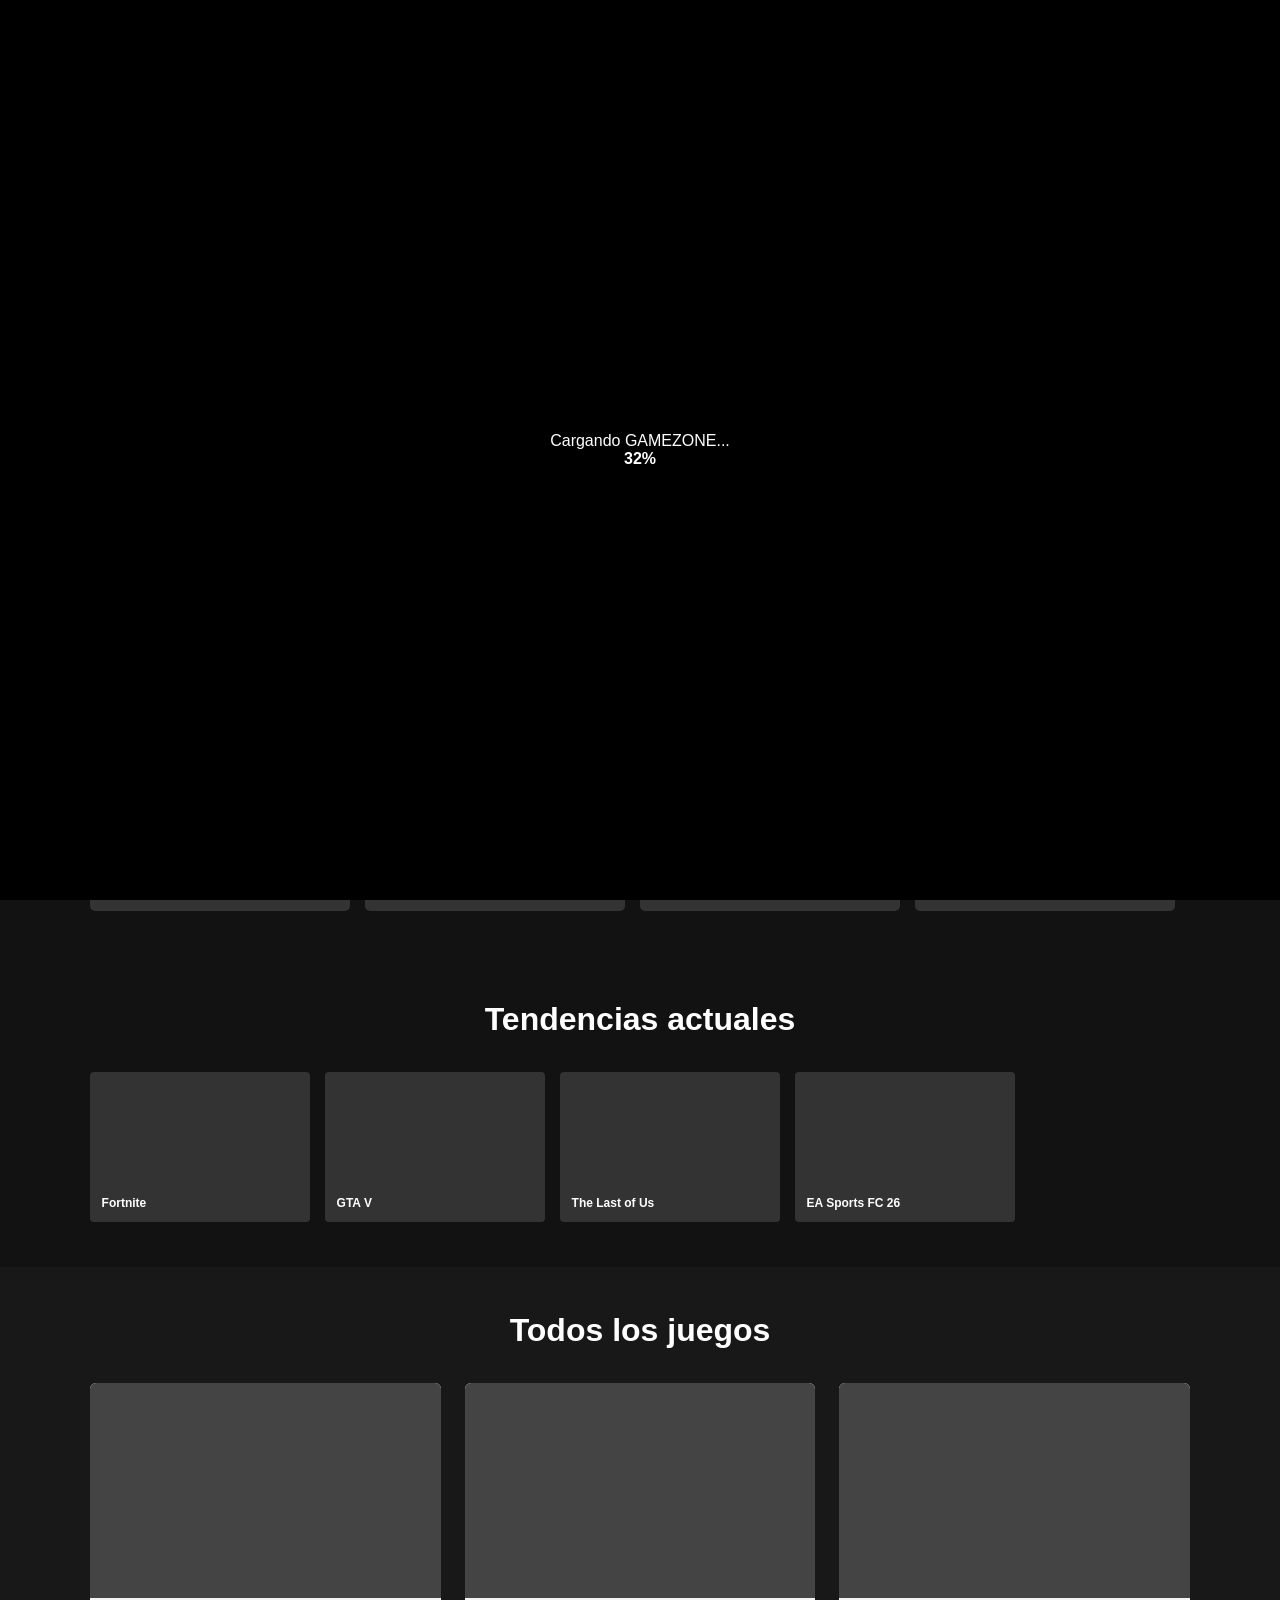
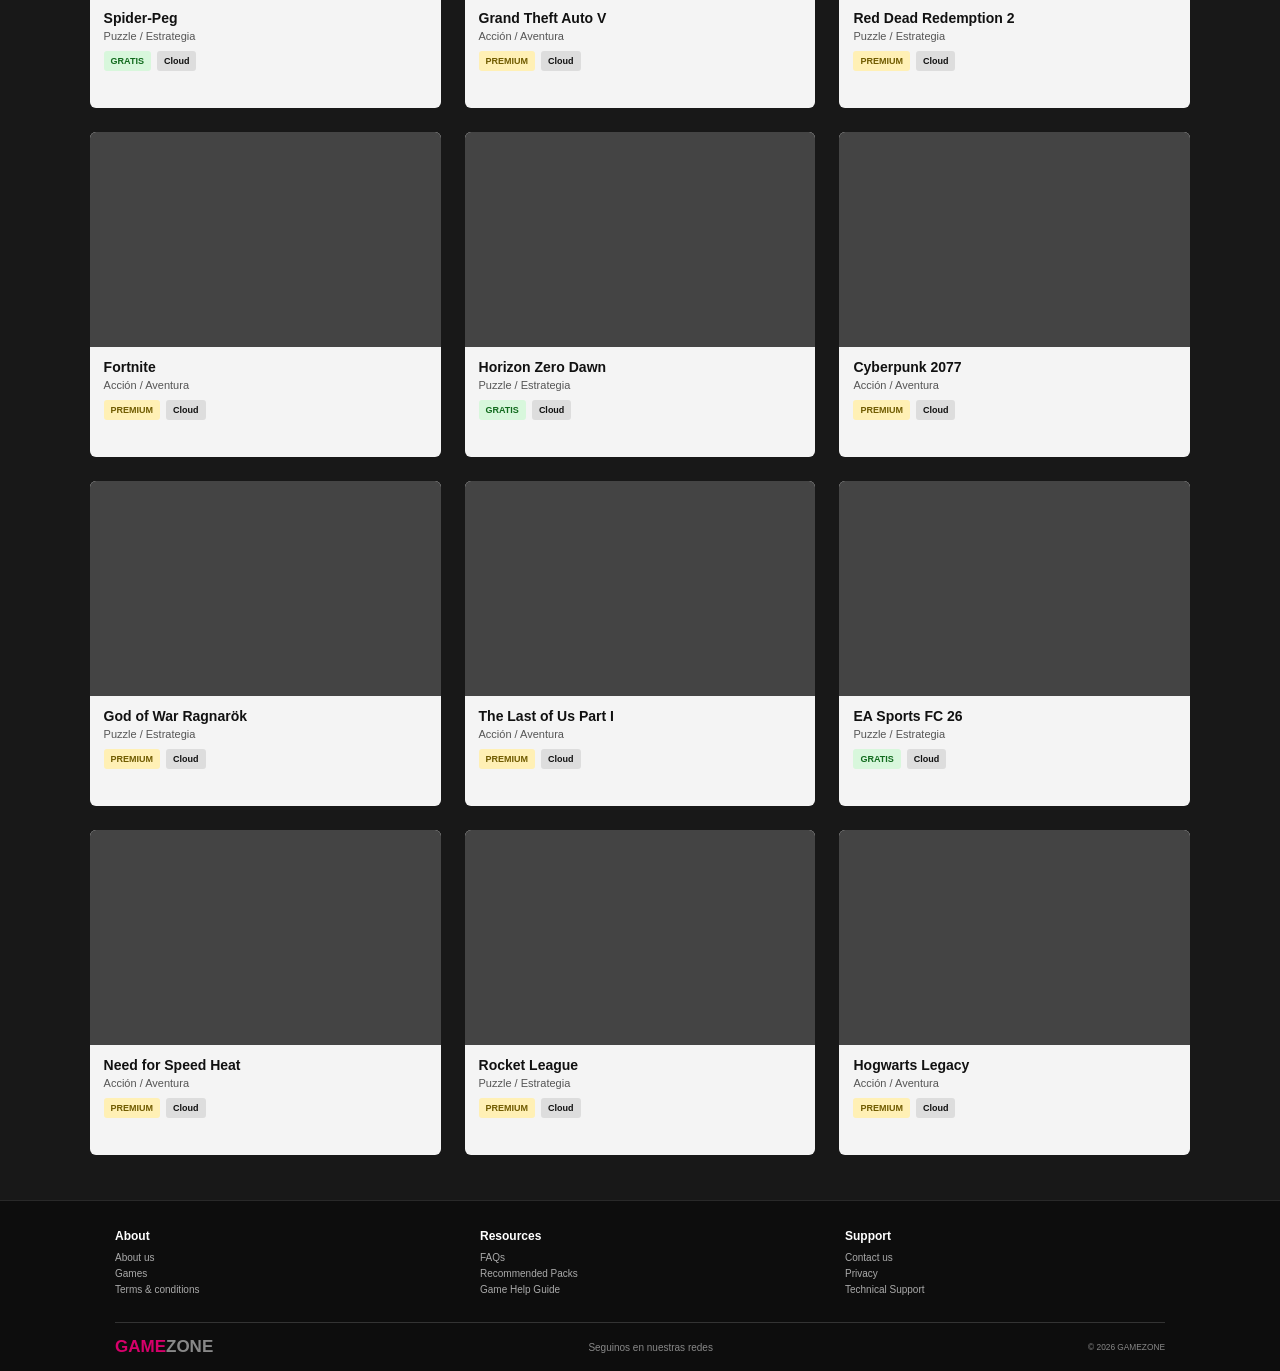
==== commit 32b8ad4e: "Agregar menú hamburguesa y perfil de usuario" ====
--- a/pages/home.html
+++ b/pages/home.html
@@ -1 +1,14 @@
-<!DOCTYPE html><html lang="es"><head><meta charset="UTF-8"><meta name="viewport" content="width=device-width,initial-scale=1"><title>GAMEZONE | Home</title><link rel="stylesheet" href="../css/general.css"><link rel="stylesheet" href="../css/home.css"></head><body><div class="loader-screen" id="loader-screen"><p>Cargando GAMEZONE...</p><strong id="loader-percent">0%</strong></div><header class="site-header home-header"><div class="home-brand-row"><button class="menu-button" id="menu-button">☰</button><a class="logo" href="home.html"><span>GAME</span>ZONE</a></div><nav class="nav-user" id="home-nav"><a href="home.html">Inicio</a><a href="#juegos">Juegos</a><a href="#">Mi biblioteca</a></nav><div class="home-actions"><input class="search-box" id="game-search" type="search" placeholder="Buscar"><button class="user-avatar">U</button></div></header><main><section class="home-hero"><div class="home-hero-content"><p class="hero-small">Bienvenido de nuevo.</p><p>Spider-Peg. Un nuevo juego te está esperando. Cada salto elimina una ficha y te acerca a la victoria.</p><div class="hero-buttons"><a class="btn btn-primary" href="juego.html">Jugar ahora</a></div></div></section><section class="home-section"><h2>Tu próxima aventura está a un clic.</h2><div class="featured-row" id="featured-row"><a class="featured-card feature-1" href="juego.html"><span>Spider-Peg</span></a><a class="featured-card feature-2"><span>God of War Ragnarök</span></a><a class="featured-card feature-3"><span>Hogwarts Legacy</span></a><a class="featured-card feature-4"><span>Cyberpunk 2077</span></a></div></section><section class="home-section"><h2>Tendencias actuales</h2><div class="trend-strip"><div class="mini-game">Fortnite</div><div class="mini-game">GTA V</div><div class="mini-game">The Last of Us</div><div class="mini-game">EA Sports FC 26</div></div></section><section class="home-section catalog" id="juegos"><h2>Todos los juegos</h2><div class="games-grid" id="games-grid"><a class="game-card game-1" href="juego.html" data-title="Spider-Peg"><div class="game-cover"></div><h3>Spider-Peg</h3><p>Puzzle / Estrategia</p><div class="game-meta"><span class="game-badge free">GRATIS</span><span class="game-badge">Cloud</span></div><div class="game-hover"><strong>Spider-Peg</strong><span>Gratis</span></div></a><a class="game-card game-2"  data-title="Grand Theft Auto V"><div class="game-cover"></div><h3>Grand Theft Auto V</h3><p>Acción / Aventura</p><div class="game-meta"><span class="game-badge premium">PREMIUM</span><span class="game-badge">Cloud</span></div><div class="game-hover"><strong>Grand Theft Auto V</strong><span>Incluido con Premium</span></div></a><a class="game-card game-3"  data-title="Red Dead Redemption 2"><div class="game-cover"></div><h3>Red Dead Redemption 2</h3><p>Puzzle / Estrategia</p><div class="game-meta"><span class="game-badge premium">PREMIUM</span><span class="game-badge">Cloud</span></div><div class="game-hover"><strong>Red Dead Redemption 2</strong><span>Incluido con Premium</span></div></a><a class="game-card game-4"  data-title="Fortnite"><div class="game-cover"></div><h3>Fortnite</h3><p>Acción / Aventura</p><div class="game-meta"><span class="game-badge premium">PREMIUM</span><span class="game-badge">Cloud</span></div><div class="game-hover"><strong>Fortnite</strong><span>Incluido con Premium</span></div></a><a class="game-card game-5"  data-title="Horizon Zero Dawn"><div class="game-cover"></div><h3>Horizon Zero Dawn</h3><p>Puzzle / Estrategia</p><div class="game-meta"><span class="game-badge free">GRATIS</span><span class="game-badge">Cloud</span></div><div class="game-hover"><strong>Horizon Zero Dawn</strong><span>Gratis</span></div></a><a class="game-card game-6"  data-title="Cyberpunk 2077"><div class="game-cover"></div><h3>Cyberpunk 2077</h3><p>Acción / Aventura</p><div class="game-meta"><span class="game-badge premium">PREMIUM</span><span class="game-badge">Cloud</span></div><div class="game-hover"><strong>Cyberpunk 2077</strong><span>Incluido con Premium</span></div></a><a class="game-card game-7"  data-title="God of War Ragnarök"><div class="game-cover"></div><h3>God of War Ragnarök</h3><p>Puzzle / Estrategia</p><div class="game-meta"><span class="game-badge premium">PREMIUM</span><span class="game-badge">Cloud</span></div><div class="game-hover"><strong>God of War Ragnarök</strong><span>Incluido con Premium</span></div></a><a class="game-card game-8"  data-title="The Last of Us Part I"><div class="game-cover"></div><h3>The Last of Us Part I</h3><p>Acción / Aventura</p><div class="game-meta"><span class="game-badge premium">PREMIUM</span><span class="game-badge">Cloud</span></div><div class="game-hover"><strong>The Last of Us Part I</strong><span>Incluido con Premium</span></div></a><a class="game-card game-9"  data-title="EA Sports FC 26"><div class="game-cover"></div><h3>EA Sports FC 26</h3><p>Puzzle / Estrategia</p><div class="game-meta"><span class="game-badge free">GRATIS</span><span class="game-badge">Cloud</span></div><div class="game-hover"><strong>EA Sports FC 26</strong><span>Gratis</span></div></a><a class="game-card game-10"  data-title="Need for Speed Heat"><div class="game-cover"></div><h3>Need for Speed Heat</h3><p>Acción / Aventura</p><div class="game-meta"><span class="game-badge premium">PREMIUM</span><span class="game-badge">Cloud</span></div><div class="game-hover"><strong>Need for Speed Heat</strong><span>Incluido con Premium</span></div></a><a class="game-card game-11"  data-title="Rocket League"><div class="game-cover"></div><h3>Rocket League</h3><p>Puzzle / Estrategia</p><div class="game-meta"><span class="game-badge premium">PREMIUM</span><span class="game-badge">Cloud</span></div><div class="game-hover"><strong>Rocket League</strong><span>Incluido con Premium</span></div></a><a class="game-card game-12"  data-title="Hogwarts Legacy"><div class="game-cover"></div><h3>Hogwarts Legacy</h3><p>Acción / Aventura</p><div class="game-meta"><span class="game-badge premium">PREMIUM</span><span class="game-badge">Cloud</span></div><div class="game-hover"><strong>Hogwarts Legacy</strong><span>Incluido con Premium</span></div></a></div><p class="no-results" id="no-results">No se encontraron juegos.</p></section></main><footer class="site-footer"><div class="footer-columns"><div><h3>About</h3><a>About us</a><a>Games</a><a>Terms & conditions</a></div><div><h3>Resources</h3><a>FAQs</a><a>Recommended Packs</a><a>Game Help Guide</a></div><div><h3>Support</h3><a>Contact us</a><a>Privacy</a><a>Technical Support</a></div></div><div class="footer-bottom"><a class="logo"><span>GAME</span>ZONE</a><p>Seguinos en nuestras redes</p><small>© 2026 GAMEZONE</small></div></footer><script src="../js/home.js"></script></body></html>+<!DOCTYPE html><html lang="es"><head><meta charset="UTF-8"><meta name="viewport" content="width=device-width,initial-scale=1"><title>GAMEZONE | Home</title><link rel="stylesheet" href="../css/general.css"><link rel="stylesheet" href="../css/home.css"></head><body>
+<div class="loader-screen" id="loader-screen"><p>Cargando GAMEZONE...</p><strong id="loader-percent">0%</strong></div>
+<header class="site-header home-header">
+<div class="home-brand-row"><button class="menu-button" id="menu-button" type="button">☰</button><a class="logo" href="home.html"><span>GAME</span>ZONE</a></div>
+<nav class="nav-user"><a href="home.html">Inicio</a><a href="#juegos">Juegos</a><a href="#">Mi biblioteca</a></nav>
+<div class="home-actions"><input class="search-box" id="game-search" type="search" placeholder="Buscar"><button class="user-avatar" id="profile-button" type="button">U</button></div>
+<div class="hamburger-menu hidden" id="hamburger-menu"><a href="home.html">Inicio</a><a href="#juegos">Juegos</a><a href="#">Mi biblioteca</a><a href="#">Favoritos</a></div>
+<div class="profile-menu hidden" id="profile-menu"><div class="profile-head"><div class="profile-avatar">U</div><strong>avatar_name</strong></div><a href="#">👤 <span>Ver Perfil</span></a><a href="#">⚙ <span>Configuración</span></a><a href="#">▣ <span>Mis Suscripciones</span></a><a href="#">? <span>Soporte</span></a><a class="logout-link" href="login.html">Cerrar Sesión</a></div>
+</header>
+<main><section class="home-hero"><div class="home-hero-content"><p class="hero-small">Bienvenido de nuevo.</p><p>Spider-Peg. Un nuevo juego te está esperando. Cada salto elimina una ficha y te acerca a la victoria.</p><div class="hero-buttons"><a class="btn btn-primary" href="juego.html">Jugar ahora</a></div></div></section>
+<section class="home-section"><h2>Tu próxima aventura está a un clic.</h2><div class="featured-row" id="featured-row"><a class="featured-card feature-1" href="juego.html"><span>Spider-Peg</span></a><a class="featured-card feature-2"><span>God of War Ragnarök</span></a><a class="featured-card feature-3"><span>Hogwarts Legacy</span></a><a class="featured-card feature-4"><span>Cyberpunk 2077</span></a></div></section>
+<section class="home-section"><h2>Tendencias actuales</h2><div class="trend-strip"><div class="mini-game">Fortnite</div><div class="mini-game">GTA V</div><div class="mini-game">The Last of Us</div><div class="mini-game">EA Sports FC 26</div></div></section>
+<section class="home-section catalog" id="juegos"><h2>Todos los juegos</h2><div class="games-grid" id="games-grid"><a class="game-card game-1" href="juego.html" data-title="Spider-Peg"><div class="game-cover"></div><h3>Spider-Peg</h3><p>Puzzle / Estrategia</p><div class="game-meta"><span class="game-badge free">GRATIS</span><span class="game-badge">Cloud</span></div><div class="game-hover"><strong>Spider-Peg</strong><span>Gratis</span></div></a><a class="game-card game-2"  data-title="Grand Theft Auto V"><div class="game-cover"></div><h3>Grand Theft Auto V</h3><p>Acción / Aventura</p><div class="game-meta"><span class="game-badge premium">PREMIUM</span><span class="game-badge">Cloud</span></div><div class="game-hover"><strong>Grand Theft Auto V</strong><span>Incluido con Premium</span></div></a><a class="game-card game-3"  data-title="Red Dead Redemption 2"><div class="game-cover"></div><h3>Red Dead Redemption 2</h3><p>Puzzle / Estrategia</p><div class="game-meta"><span class="game-badge premium">PREMIUM</span><span class="game-badge">Cloud</span></div><div class="game-hover"><strong>Red Dead Redemption 2</strong><span>Incluido con Premium</span></div></a><a class="game-card game-4"  data-title="Fortnite"><div class="game-cover"></div><h3>Fortnite</h3><p>Acción / Aventura</p><div class="game-meta"><span class="game-badge premium">PREMIUM</span><span class="game-badge">Cloud</span></div><div class="game-hover"><strong>Fortnite</strong><span>Incluido con Premium</span></div></a><a class="game-card game-5"  data-title="Horizon Zero Dawn"><div class="game-cover"></div><h3>Horizon Zero Dawn</h3><p>Puzzle / Estrategia</p><div class="game-meta"><span class="game-badge free">GRATIS</span><span class="game-badge">Cloud</span></div><div class="game-hover"><strong>Horizon Zero Dawn</strong><span>Gratis</span></div></a><a class="game-card game-6"  data-title="Cyberpunk 2077"><div class="game-cover"></div><h3>Cyberpunk 2077</h3><p>Acción / Aventura</p><div class="game-meta"><span class="game-badge premium">PREMIUM</span><span class="game-badge">Cloud</span></div><div class="game-hover"><strong>Cyberpunk 2077</strong><span>Incluido con Premium</span></div></a><a class="game-card game-7"  data-title="God of War Ragnarök"><div class="game-cover"></div><h3>God of War Ragnarök</h3><p>Puzzle / Estrategia</p><div class="game-meta"><span class="game-badge premium">PREMIUM</span><span class="game-badge">Cloud</span></div><div class="game-hover"><strong>God of War Ragnarök</strong><span>Incluido con Premium</span></div></a><a class="game-card game-8"  data-title="The Last of Us Part I"><div class="game-cover"></div><h3>The Last of Us Part I</h3><p>Acción / Aventura</p><div class="game-meta"><span class="game-badge premium">PREMIUM</span><span class="game-badge">Cloud</span></div><div class="game-hover"><strong>The Last of Us Part I</strong><span>Incluido con Premium</span></div></a><a class="game-card game-9"  data-title="EA Sports FC 26"><div class="game-cover"></div><h3>EA Sports FC 26</h3><p>Puzzle / Estrategia</p><div class="game-meta"><span class="game-badge free">GRATIS</span><span class="game-badge">Cloud</span></div><div class="game-hover"><strong>EA Sports FC 26</strong><span>Gratis</span></div></a><a class="game-card game-10"  data-title="Need for Speed Heat"><div class="game-cover"></div><h3>Need for Speed Heat</h3><p>Acción / Aventura</p><div class="game-meta"><span class="game-badge premium">PREMIUM</span><span class="game-badge">Cloud</span></div><div class="game-hover"><strong>Need for Speed Heat</strong><span>Incluido con Premium</span></div></a><a class="game-card game-11"  data-title="Rocket League"><div class="game-cover"></div><h3>Rocket League</h3><p>Puzzle / Estrategia</p><div class="game-meta"><span class="game-badge premium">PREMIUM</span><span class="game-badge">Cloud</span></div><div class="game-hover"><strong>Rocket League</strong><span>Incluido con Premium</span></div></a><a class="game-card game-12"  data-title="Hogwarts Legacy"><div class="game-cover"></div><h3>Hogwarts Legacy</h3><p>Acción / Aventura</p><div class="game-meta"><span class="game-badge premium">PREMIUM</span><span class="game-badge">Cloud</span></div><div class="game-hover"><strong>Hogwarts Legacy</strong><span>Incluido con Premium</span></div></a></div><p class="no-results" id="no-results">No se encontraron juegos.</p></section></main>
+<footer class="site-footer"><div class="footer-columns"><div><h3>About</h3><a>About us</a><a>Games</a><a>Terms & conditions</a></div><div><h3>Resources</h3><a>FAQs</a><a>Recommended Packs</a><a>Game Help Guide</a></div><div><h3>Support</h3><a>Contact us</a><a>Privacy</a><a>Technical Support</a></div></div><div class="footer-bottom"><a class="logo"><span>GAME</span>ZONE</a><p>Seguinos en nuestras redes</p><small>© 2026 GAMEZONE</small></div></footer><script src="../js/home.js"></script></body></html>
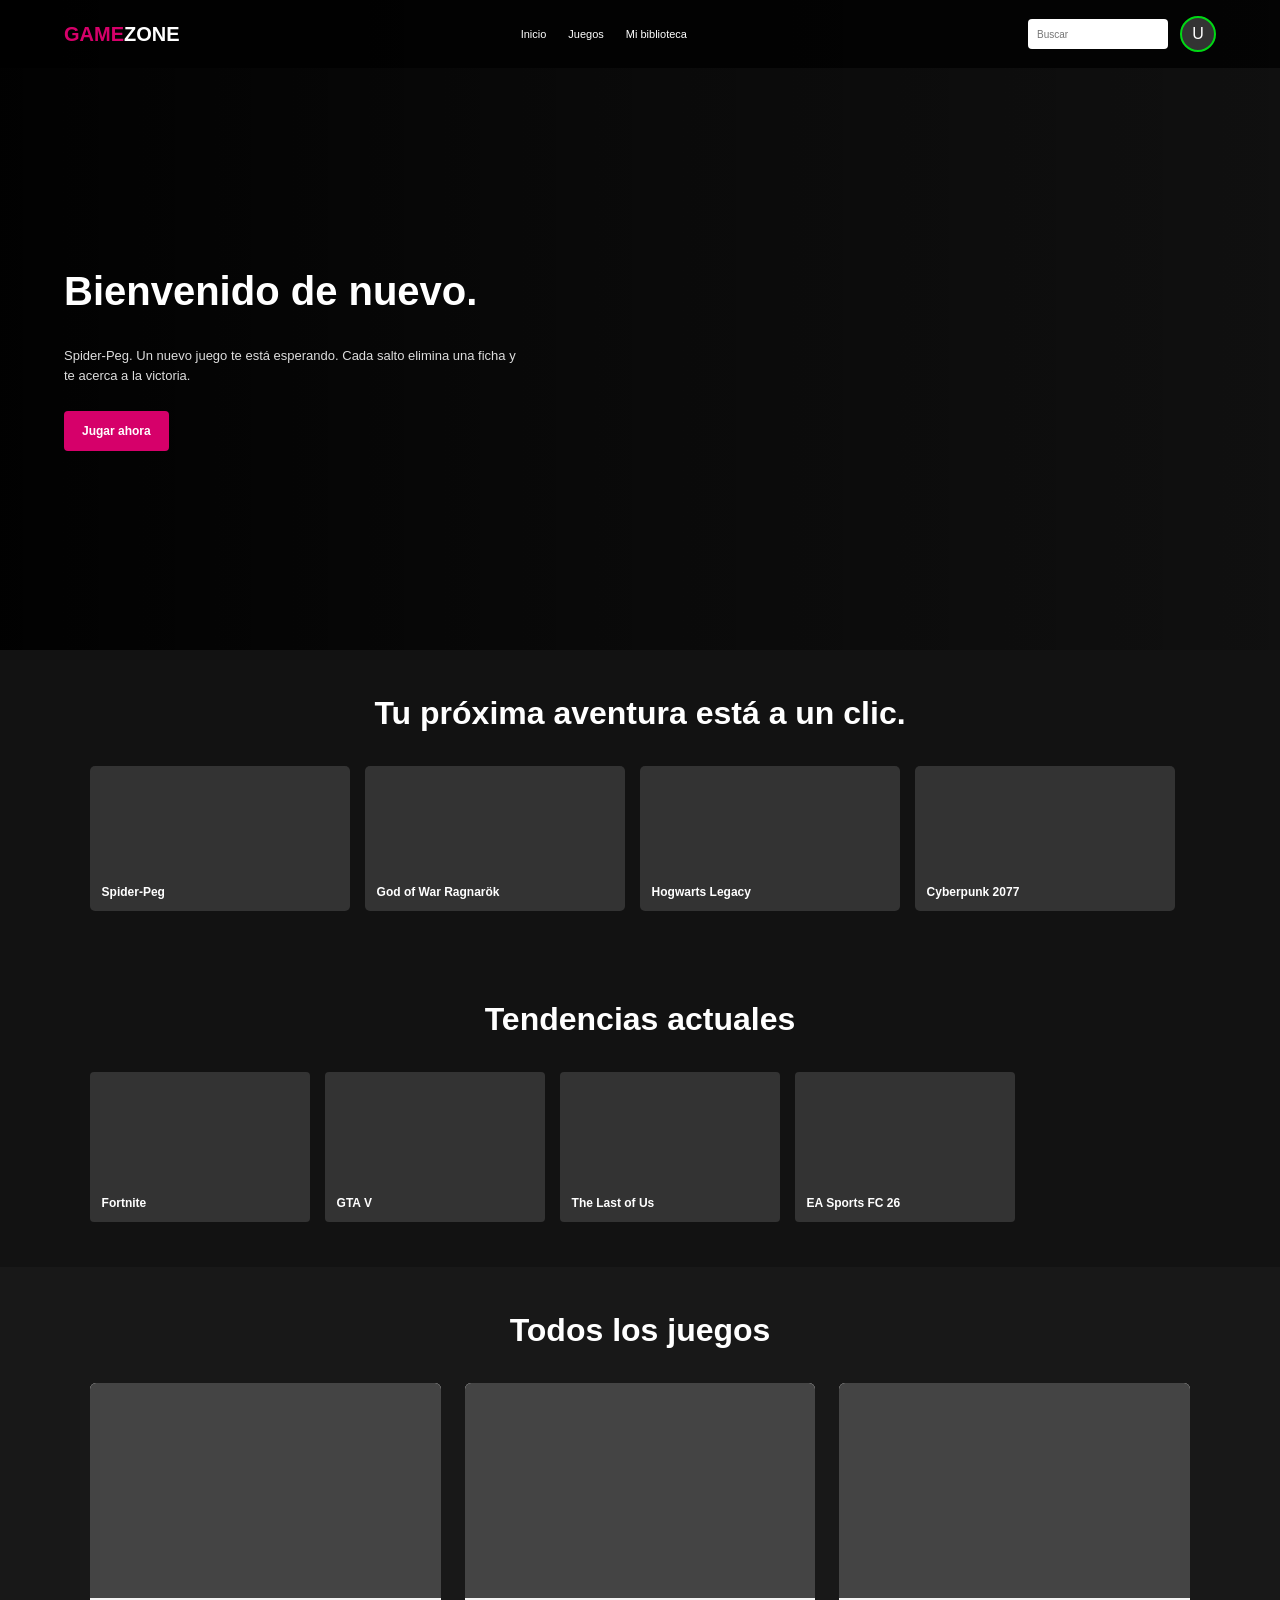
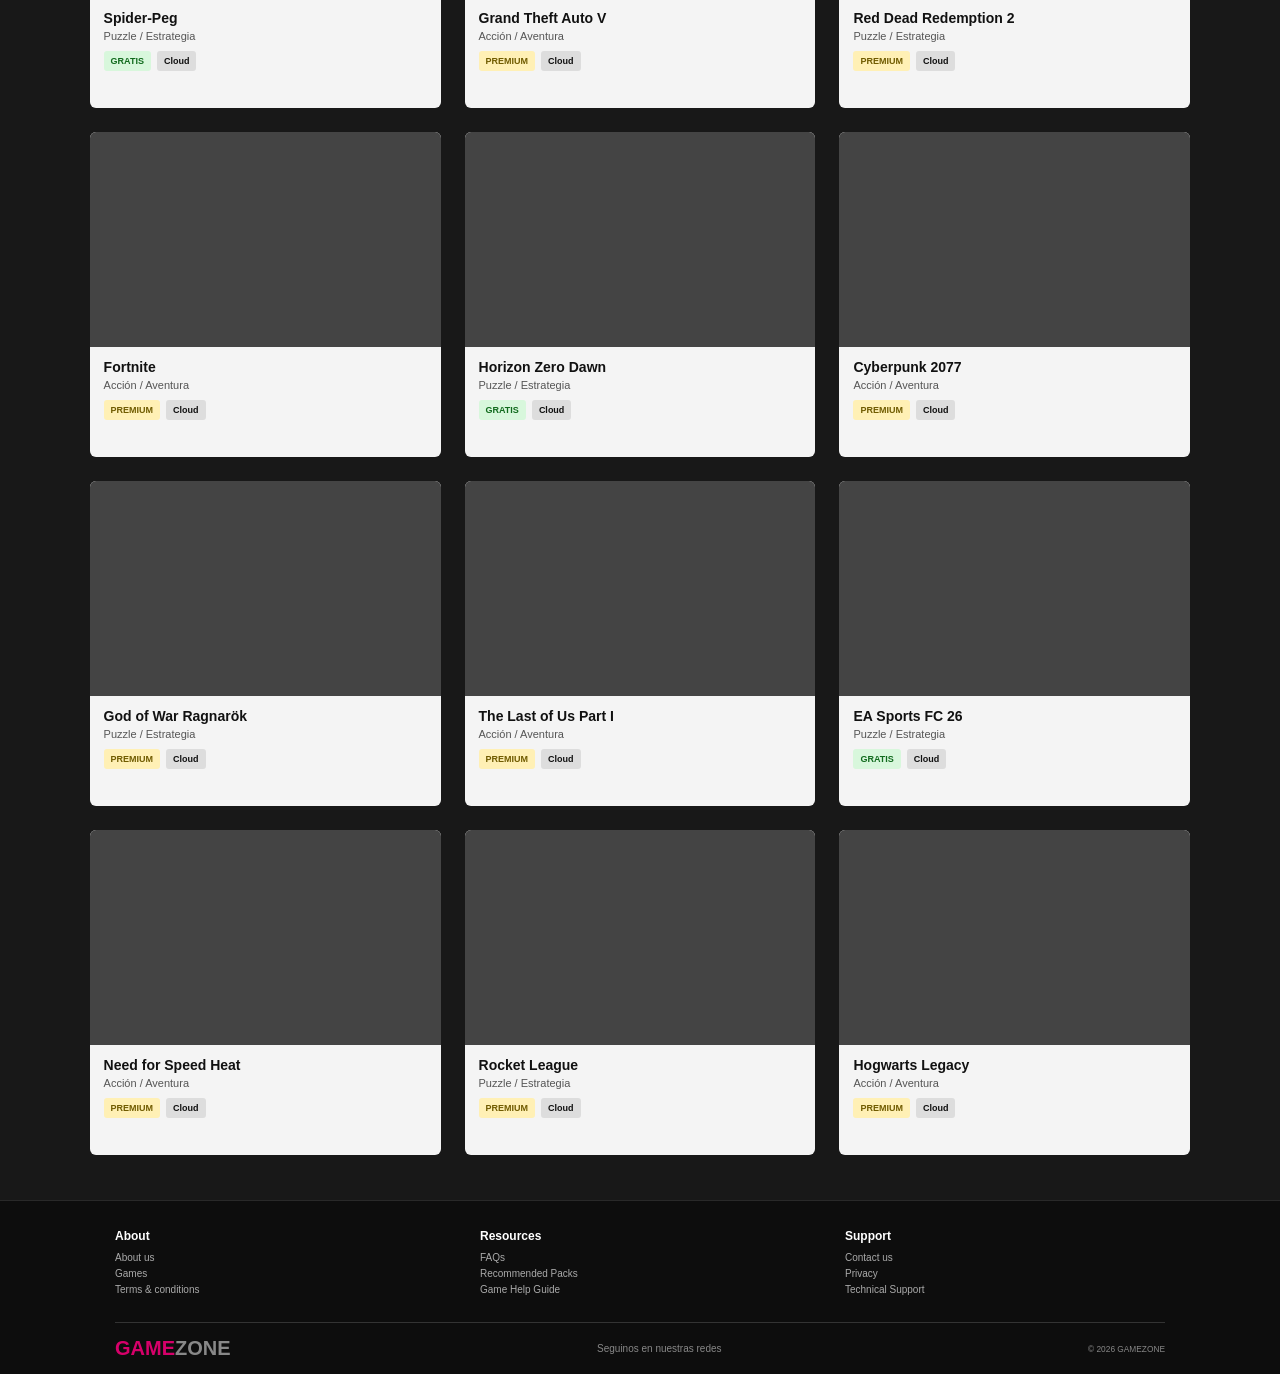
==== commit 43c3a02d: "Ajustar menu hamburguesa" ====
--- a/pages/home.html
+++ b/pages/home.html
@@ -4,7 +4,7 @@
 <div class="home-brand-row"><button class="menu-button" id="menu-button" type="button">☰</button><a class="logo" href="home.html"><span>GAME</span>ZONE</a></div>
 <nav class="nav-user"><a href="home.html">Inicio</a><a href="#juegos">Juegos</a><a href="#">Mi biblioteca</a></nav>
 <div class="home-actions"><input class="search-box" id="game-search" type="search" placeholder="Buscar"><button class="user-avatar" id="profile-button" type="button">U</button></div>
-<div class="hamburger-menu hidden" id="hamburger-menu"><a href="home.html">Inicio</a><a href="#juegos">Juegos</a><a href="#">Mi biblioteca</a><a href="#">Favoritos</a></div>
+<div class="hamburger-menu hidden" id="hamburger-menu"><a href="#juegos"><span class="menu-icon">⌁</span><strong>Tendencias</strong></a><a href="#"><span class="menu-icon pink">♧</span><strong>Free to Play</strong></a><a class="cloud-link" href="#"><span class="menu-icon yellow">◯</span><strong>Cloud Games</strong></a><a href="#"><span class="menu-icon">◇</span><strong>Categorías +</strong></a><div class="menu-categories"><a href="#">Conducción</a><a href="#">Estrategia</a><a href="#">Deportes</a><a href="#">Disparos</a><a href="#">Simuladores</a><a href="#">Ver más...</a></div></div>
 <div class="profile-menu hidden" id="profile-menu"><div class="profile-head"><div class="profile-avatar">U</div><strong>avatar_name</strong></div><a href="#">👤 <span>Ver Perfil</span></a><a href="#">⚙ <span>Configuración</span></a><a href="#">▣ <span>Mis Suscripciones</span></a><a href="#">? <span>Soporte</span></a><a class="logout-link" href="login.html">Cerrar Sesión</a></div>
 </header>
 <main><section class="home-hero"><div class="home-hero-content"><p class="hero-small">Bienvenido de nuevo.</p><p>Spider-Peg. Un nuevo juego te está esperando. Cada salto elimina una ficha y te acerca a la victoria.</p><div class="hero-buttons"><a class="btn btn-primary" href="juego.html">Jugar ahora</a></div></div></section>
--- a/css/general.css
+++ b/css/general.css
@@ -1 +1 @@
-*{margin:0;padding:0;box-sizing:border-box}:root{--bg:#121212;--primary:#d6006a;--secondary:#00d814;--accent:#ffd600}html{scroll-behavior:smooth}body{font-family:Inter,Arial,sans-serif;background:var(--bg);color:#fff}a{text-decoration:none;color:inherit}button,input{font:inherit}.site-header{height:68px;padding:0 5%;display:flex;align-items:center;justify-content:space-between;gap:22px;background:#000;position:relative;z-index:5}.logo{font-size:20px;font-weight:900}.logo span{color:var(--primary)}.site-header nav{display:flex;align-items:center;gap:22px}.site-header nav a{font-size:11px}.btn{min-height:40px;padding:0 18px;border:0;border-radius:4px;display:inline-flex;align-items:center;justify-content:center;cursor:pointer;font-weight:700;font-size:12px}.btn-primary{background:var(--primary);color:#fff}.btn-secondary{background:var(--secondary);color:#050505}.btn-accent{background:var(--accent);color:#111}.search-box{width:140px;height:30px;padding:0 9px;border:0;border-radius:4px;background:#fff;color:#111;font-size:10px}.user-avatar{width:36px;height:36px;border:2px solid var(--secondary);border-radius:50%;background:#333;color:#fff}.site-footer{padding:28px 7% 14px;background:#0d0d0d;border-top:1px solid #292929}.footer-columns{max-width:1050px;margin:auto;display:grid;grid-template-columns:repeat(3,1fr);gap:45px}.footer-columns h3{margin-bottom:9px;font-size:12px}.footer-columns a{display:block;margin:5px 0;color:#aaa;font-size:10px}.footer-columns a:hover{color:var(--secondary)}.footer-bottom{max-width:1050px;margin:22px auto 0;padding-top:14px;border-top:1px solid #333;display:flex;align-items:center;justify-content:space-between;gap:15px;color:#888;font-size:10px}.footer-bottom .logo{font-size:17px}@media(max-width:760px){.site-header{height:auto;min-height:68px;padding:14px 5%;flex-wrap:wrap}.footer-columns{grid-template-columns:1fr;gap:18px}.footer-bottom{flex-direction:column;align-items:flex-start}}+*{margin:0;padding:0;box-sizing:border-box}:root{--bg:#121212;--primary:#d6006a;--secondary:#00d814;--accent:#ffd600}html{scroll-behavior:smooth}body{font-family:Inter,Arial,sans-serif;background:var(--bg);color:#fff}a{text-decoration:none;color:inherit}button,input{font:inherit}.site-header{height:68px;padding:0 5%;display:flex;align-items:center;justify-content:space-between;gap:22px;background:#000;position:relative;z-index:5}.logo{font-size:20px;font-weight:900}.logo span{color:var(--primary)}.site-header nav{display:flex;align-items:center;gap:22px}.site-header nav a{font-size:11px}.btn{min-height:40px;padding:0 18px;border:0;border-radius:4px;display:inline-flex;align-items:center;justify-content:center;cursor:pointer;font-weight:700;font-size:12px}.btn-primary{background:var(--primary);color:#fff}.btn-secondary{background:var(--secondary);color:#050505}.btn-accent{background:var(--accent);color:#111}.search-box{width:140px;height:30px;padding:0 9px;border:0;border-radius:4px;background:#fff;color:#111;font-size:10px}.user-avatar{width:36px;height:36px;border:2px solid var(--secondary);border-radius:50%;background:#333;color:#fff;cursor:pointer}.menu-button{width:36px;height:36px;border:0;background:transparent;color:#fff;font-size:23px;cursor:pointer}.logged-brand{display:flex;align-items:center;gap:12px}.hidden{display:none!important}.hamburger-menu,.profile-menu{position:absolute;top:58px;background:#121212;border-radius:12px;box-shadow:0 4px 12px #0008;z-index:20}.hamburger-menu{left:5%;width:190px;padding:10px}.hamburger-menu a{display:block;padding:11px 12px;border-radius:6px;font-size:12px}.hamburger-menu a:hover,.profile-menu>a:hover{background:#252525}.profile-menu{right:5%;width:260px;padding:20px}.profile-head{display:flex;align-items:center;gap:12px;margin-bottom:18px}.profile-avatar{width:40px;height:40px;border-radius:50%;background:#333;border:2px solid var(--secondary);display:flex;align-items:center;justify-content:center}.profile-head strong{color:var(--secondary);font-size:15px}.profile-menu>a{display:flex;align-items:center;gap:12px;padding:11px 8px;border-radius:6px;font-size:13px;font-weight:700}.profile-menu .logout-link{justify-content:center;margin-top:28px}.site-footer{padding:28px 7% 14px;background:#0d0d0d;border-top:1px solid #292929}.footer-columns{max-width:1050px;margin:auto;display:grid;grid-template-columns:repeat(3,1fr);gap:45px}.footer-columns h3{margin-bottom:9px;font-size:12px}.footer-columns a{display:block;margin:5px 0;color:#aaa;font-size:10px}.footer-bottom{max-width:1050px;margin:22px auto 0;padding-top:14px;border-top:1px solid #333;display:flex;align-items:center;justify-content:space-between;gap:15px;color:#888;font-size:10px}@media(max-width:760px){.site-header{height:auto;min-height:68px;padding:14px 5%;flex-wrap:wrap}.site-header nav{display:none}.footer-columns{grid-template-columns:1fr;gap:18px}}
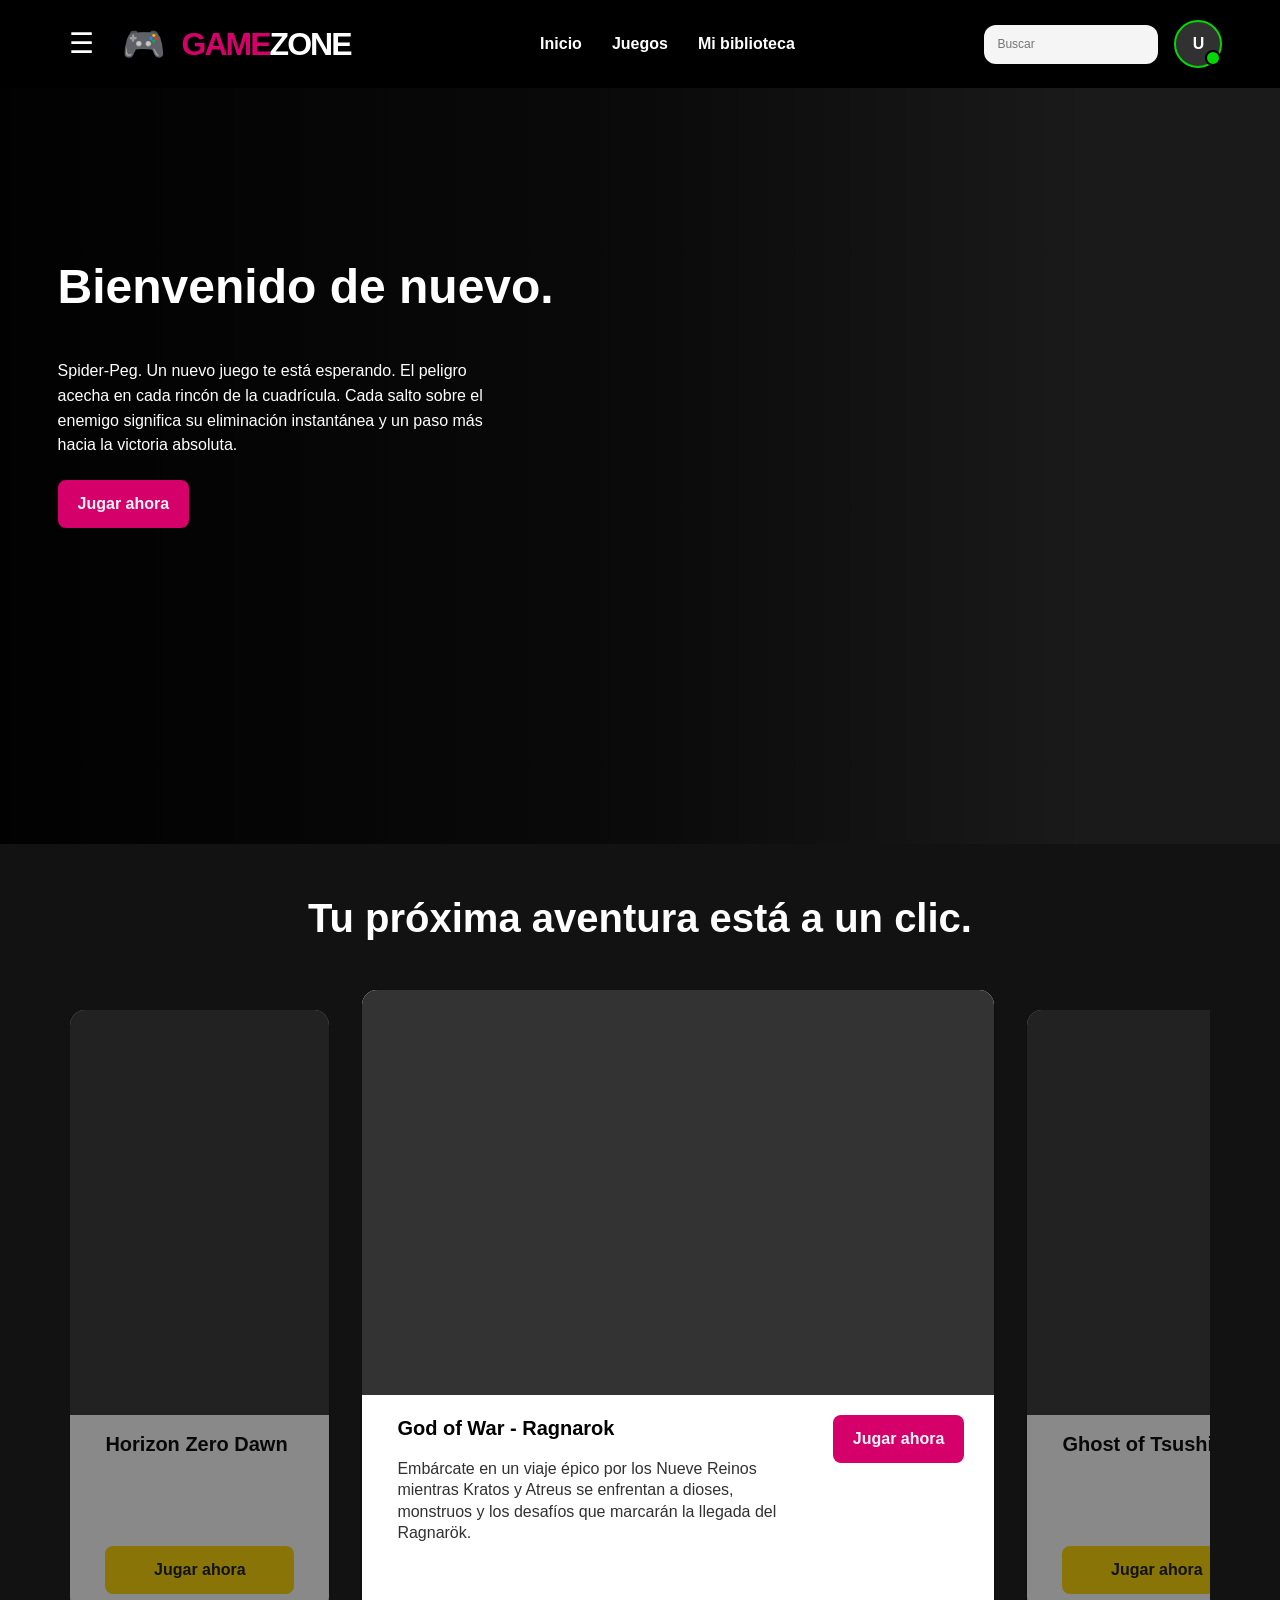
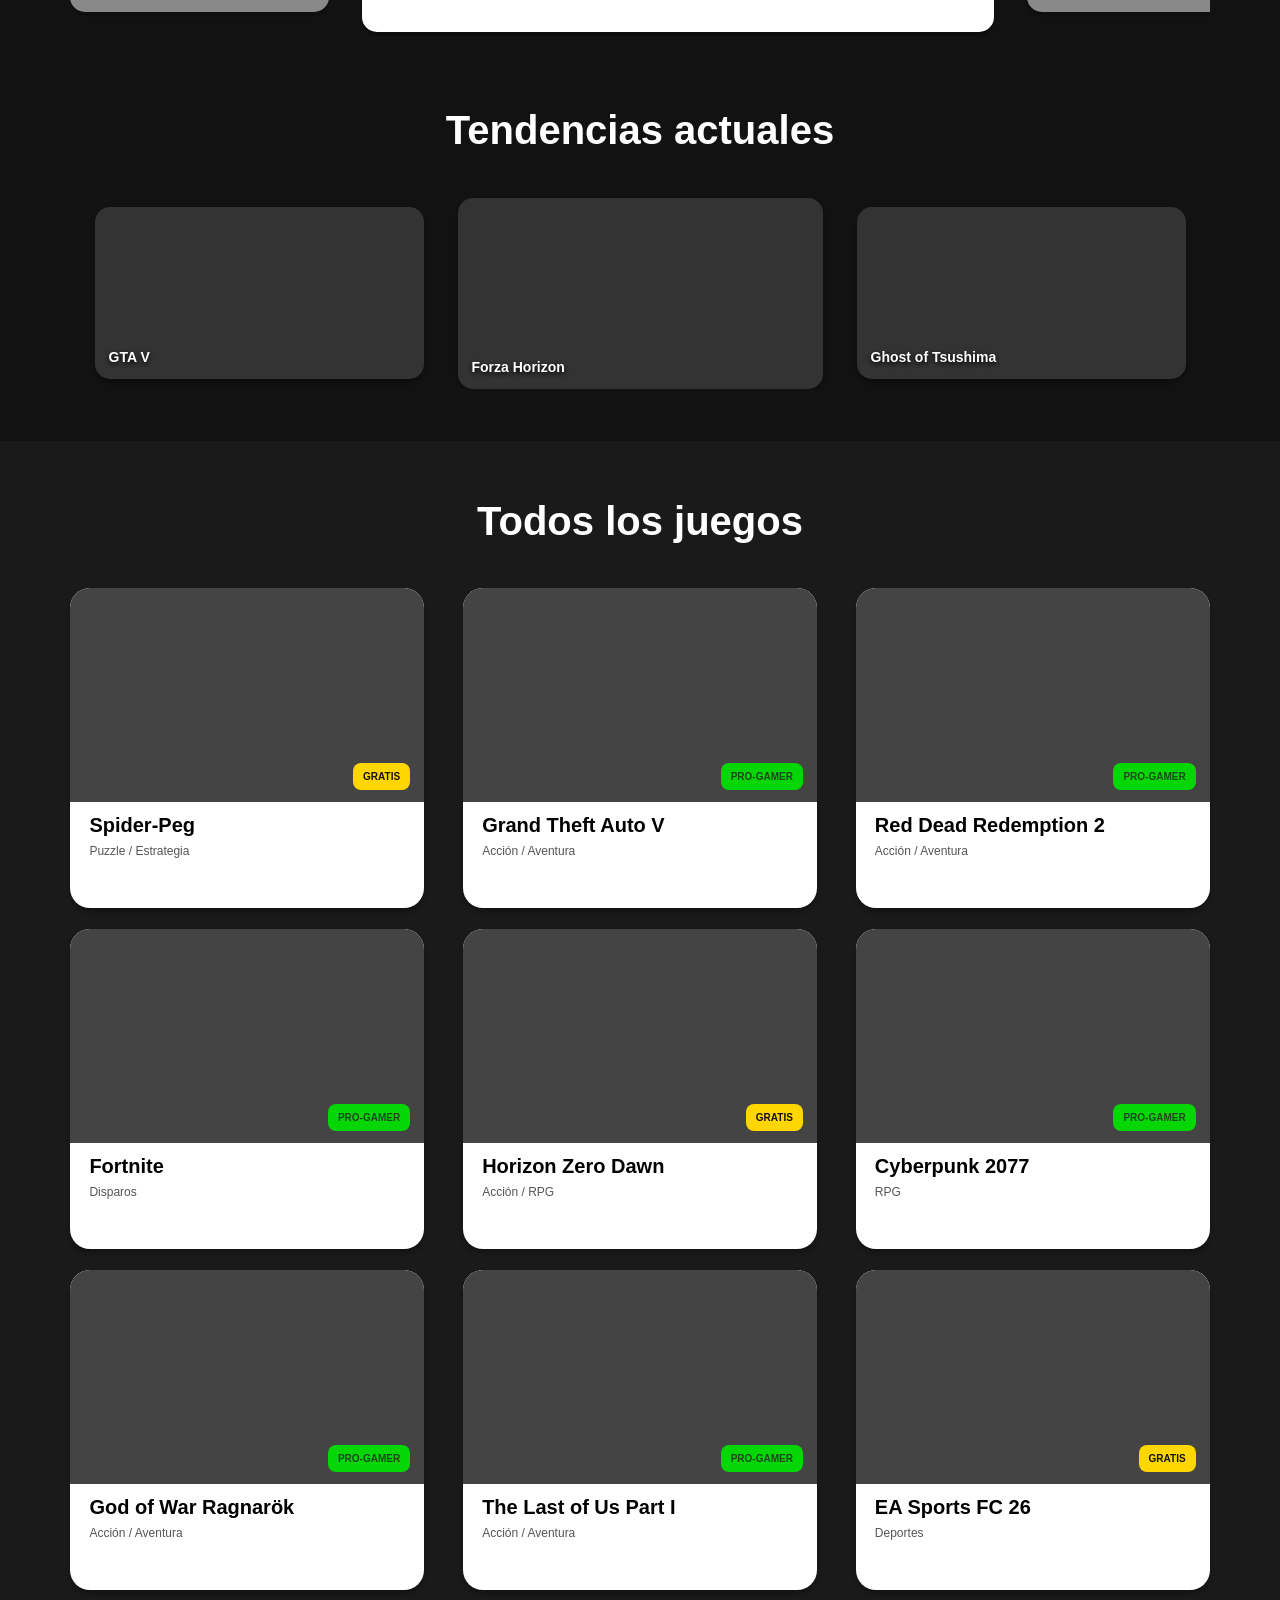
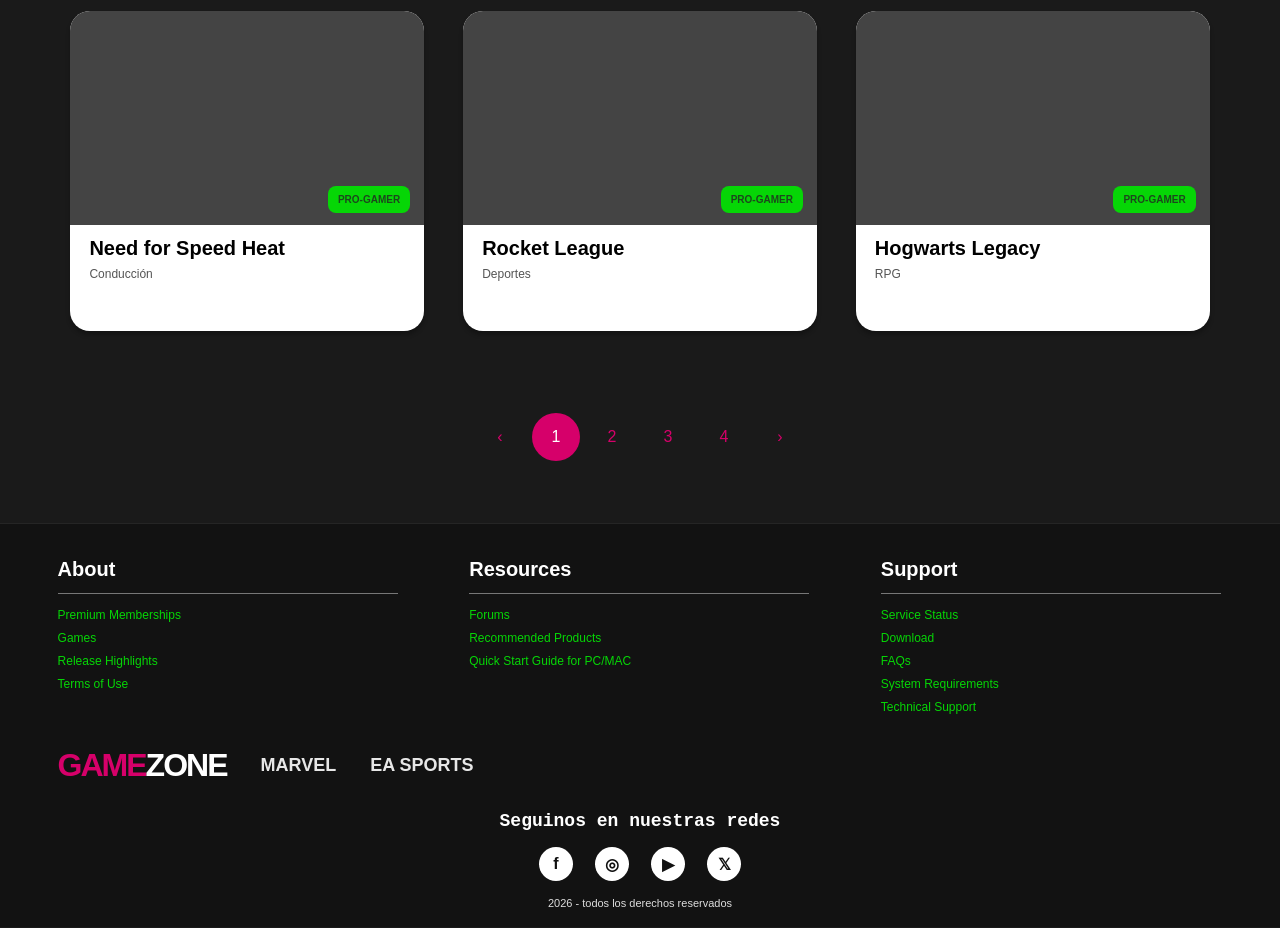
==== commit 3a2cae63: "Replicar componentes del Design System de Figma" ====
--- a/pages/home.html
+++ b/pages/home.html
@@ -1,14 +1,4 @@
-<!DOCTYPE html><html lang="es"><head><meta charset="UTF-8"><meta name="viewport" content="width=device-width,initial-scale=1"><title>GAMEZONE | Home</title><link rel="stylesheet" href="../css/general.css"><link rel="stylesheet" href="../css/home.css"></head><body>
-<div class="loader-screen" id="loader-screen"><p>Cargando GAMEZONE...</p><strong id="loader-percent">0%</strong></div>
-<header class="site-header home-header">
-<div class="home-brand-row"><button class="menu-button" id="menu-button" type="button">☰</button><a class="logo" href="home.html"><span>GAME</span>ZONE</a></div>
-<nav class="nav-user"><a href="home.html">Inicio</a><a href="#juegos">Juegos</a><a href="#">Mi biblioteca</a></nav>
-<div class="home-actions"><input class="search-box" id="game-search" type="search" placeholder="Buscar"><button class="user-avatar" id="profile-button" type="button">U</button></div>
-<div class="hamburger-menu hidden" id="hamburger-menu"><a href="#juegos"><span class="menu-icon">⌁</span><strong>Tendencias</strong></a><a href="#"><span class="menu-icon pink">♧</span><strong>Free to Play</strong></a><a class="cloud-link" href="#"><span class="menu-icon yellow">◯</span><strong>Cloud Games</strong></a><a href="#"><span class="menu-icon">◇</span><strong>Categorías +</strong></a><div class="menu-categories"><a href="#">Conducción</a><a href="#">Estrategia</a><a href="#">Deportes</a><a href="#">Disparos</a><a href="#">Simuladores</a><a href="#">Ver más...</a></div></div>
-<div class="profile-menu hidden" id="profile-menu"><div class="profile-head"><div class="profile-avatar">U</div><strong>avatar_name</strong></div><a href="#">👤 <span>Ver Perfil</span></a><a href="#">⚙ <span>Configuración</span></a><a href="#">▣ <span>Mis Suscripciones</span></a><a href="#">? <span>Soporte</span></a><a class="logout-link" href="login.html">Cerrar Sesión</a></div>
-</header>
-<main><section class="home-hero"><div class="home-hero-content"><p class="hero-small">Bienvenido de nuevo.</p><p>Spider-Peg. Un nuevo juego te está esperando. Cada salto elimina una ficha y te acerca a la victoria.</p><div class="hero-buttons"><a class="btn btn-primary" href="juego.html">Jugar ahora</a></div></div></section>
-<section class="home-section"><h2>Tu próxima aventura está a un clic.</h2><div class="featured-row" id="featured-row"><a class="featured-card feature-1" href="juego.html"><span>Spider-Peg</span></a><a class="featured-card feature-2"><span>God of War Ragnarök</span></a><a class="featured-card feature-3"><span>Hogwarts Legacy</span></a><a class="featured-card feature-4"><span>Cyberpunk 2077</span></a></div></section>
-<section class="home-section"><h2>Tendencias actuales</h2><div class="trend-strip"><div class="mini-game">Fortnite</div><div class="mini-game">GTA V</div><div class="mini-game">The Last of Us</div><div class="mini-game">EA Sports FC 26</div></div></section>
-<section class="home-section catalog" id="juegos"><h2>Todos los juegos</h2><div class="games-grid" id="games-grid"><a class="game-card game-1" href="juego.html" data-title="Spider-Peg"><div class="game-cover"></div><h3>Spider-Peg</h3><p>Puzzle / Estrategia</p><div class="game-meta"><span class="game-badge free">GRATIS</span><span class="game-badge">Cloud</span></div><div class="game-hover"><strong>Spider-Peg</strong><span>Gratis</span></div></a><a class="game-card game-2"  data-title="Grand Theft Auto V"><div class="game-cover"></div><h3>Grand Theft Auto V</h3><p>Acción / Aventura</p><div class="game-meta"><span class="game-badge premium">PREMIUM</span><span class="game-badge">Cloud</span></div><div class="game-hover"><strong>Grand Theft Auto V</strong><span>Incluido con Premium</span></div></a><a class="game-card game-3"  data-title="Red Dead Redemption 2"><div class="game-cover"></div><h3>Red Dead Redemption 2</h3><p>Puzzle / Estrategia</p><div class="game-meta"><span class="game-badge premium">PREMIUM</span><span class="game-badge">Cloud</span></div><div class="game-hover"><strong>Red Dead Redemption 2</strong><span>Incluido con Premium</span></div></a><a class="game-card game-4"  data-title="Fortnite"><div class="game-cover"></div><h3>Fortnite</h3><p>Acción / Aventura</p><div class="game-meta"><span class="game-badge premium">PREMIUM</span><span class="game-badge">Cloud</span></div><div class="game-hover"><strong>Fortnite</strong><span>Incluido con Premium</span></div></a><a class="game-card game-5"  data-title="Horizon Zero Dawn"><div class="game-cover"></div><h3>Horizon Zero Dawn</h3><p>Puzzle / Estrategia</p><div class="game-meta"><span class="game-badge free">GRATIS</span><span class="game-badge">Cloud</span></div><div class="game-hover"><strong>Horizon Zero Dawn</strong><span>Gratis</span></div></a><a class="game-card game-6"  data-title="Cyberpunk 2077"><div class="game-cover"></div><h3>Cyberpunk 2077</h3><p>Acción / Aventura</p><div class="game-meta"><span class="game-badge premium">PREMIUM</span><span class="game-badge">Cloud</span></div><div class="game-hover"><strong>Cyberpunk 2077</strong><span>Incluido con Premium</span></div></a><a class="game-card game-7"  data-title="God of War Ragnarök"><div class="game-cover"></div><h3>God of War Ragnarök</h3><p>Puzzle / Estrategia</p><div class="game-meta"><span class="game-badge premium">PREMIUM</span><span class="game-badge">Cloud</span></div><div class="game-hover"><strong>God of War Ragnarök</strong><span>Incluido con Premium</span></div></a><a class="game-card game-8"  data-title="The Last of Us Part I"><div class="game-cover"></div><h3>The Last of Us Part I</h3><p>Acción / Aventura</p><div class="game-meta"><span class="game-badge premium">PREMIUM</span><span class="game-badge">Cloud</span></div><div class="game-hover"><strong>The Last of Us Part I</strong><span>Incluido con Premium</span></div></a><a class="game-card game-9"  data-title="EA Sports FC 26"><div class="game-cover"></div><h3>EA Sports FC 26</h3><p>Puzzle / Estrategia</p><div class="game-meta"><span class="game-badge free">GRATIS</span><span class="game-badge">Cloud</span></div><div class="game-hover"><strong>EA Sports FC 26</strong><span>Gratis</span></div></a><a class="game-card game-10"  data-title="Need for Speed Heat"><div class="game-cover"></div><h3>Need for Speed Heat</h3><p>Acción / Aventura</p><div class="game-meta"><span class="game-badge premium">PREMIUM</span><span class="game-badge">Cloud</span></div><div class="game-hover"><strong>Need for Speed Heat</strong><span>Incluido con Premium</span></div></a><a class="game-card game-11"  data-title="Rocket League"><div class="game-cover"></div><h3>Rocket League</h3><p>Puzzle / Estrategia</p><div class="game-meta"><span class="game-badge premium">PREMIUM</span><span class="game-badge">Cloud</span></div><div class="game-hover"><strong>Rocket League</strong><span>Incluido con Premium</span></div></a><a class="game-card game-12"  data-title="Hogwarts Legacy"><div class="game-cover"></div><h3>Hogwarts Legacy</h3><p>Acción / Aventura</p><div class="game-meta"><span class="game-badge premium">PREMIUM</span><span class="game-badge">Cloud</span></div><div class="game-hover"><strong>Hogwarts Legacy</strong><span>Incluido con Premium</span></div></a></div><p class="no-results" id="no-results">No se encontraron juegos.</p></section></main>
-<footer class="site-footer"><div class="footer-columns"><div><h3>About</h3><a>About us</a><a>Games</a><a>Terms & conditions</a></div><div><h3>Resources</h3><a>FAQs</a><a>Recommended Packs</a><a>Game Help Guide</a></div><div><h3>Support</h3><a>Contact us</a><a>Privacy</a><a>Technical Support</a></div></div><div class="footer-bottom"><a class="logo"><span>GAME</span>ZONE</a><p>Seguinos en nuestras redes</p><small>© 2026 GAMEZONE</small></div></footer><script src="../js/home.js"></script></body></html>+<!DOCTYPE html><html lang="es"><head><meta charset="UTF-8"><meta name="viewport" content="width=device-width,initial-scale=1"><title>GAMEZONE | Home</title><link rel="stylesheet" href="../css/general.css"><link rel="stylesheet" href="../css/home.css"></head><body><div class="loader-screen" id="loader-screen"><p>Cargando GAMEZONE...</p><strong id="loader-percent">0%</strong></div><header class="site-header logged-header"><div class="logged-brand"><button class="menu-button" id="menu-button" type="button">☰</button><span class="brand-icon">🎮</span><a class="logo" href="home.html"><span>GAME</span>ZONE</a></div><nav><a href="home.html">Inicio</a><a href="home.html#juegos">Juegos</a><a href="#">Mi biblioteca</a></nav><div class="logged-actions"><input class="search-box" id="game-search" type="search" placeholder="Buscar"><button class="user-avatar" id="profile-button" type="button">U</button></div><div class="hamburger-menu hidden" id="hamburger-menu"><a href="#tendencias"><span class="menu-icon">⌁</span><strong>Tendencias</strong></a><a href="#juegos"><span class="menu-icon pink">🎮</span><strong>Free to Play</strong></a><a class="cloud-link" href="#juegos"><span class="menu-icon yellow">☁</span><strong>Cloud Games</strong></a><a href="#juegos"><span class="menu-icon">◇</span><strong>Categorías +</strong></a><div class="menu-categories"><a href="#juegos">Conducción</a><a href="#juegos">Estrategia</a><a href="#juegos">Deportes</a><a href="#juegos">Disparos</a><a href="#juegos">Simuladores</a><a href="#juegos">Ver más...</a></div></div><div class="profile-menu hidden" id="profile-menu"><div class="profile-head"><div class="profile-avatar">U</div><strong>avatar_name</strong></div><a href="#"><span class="profile-symbol">👤</span><span>Ver Perfil</span></a><a href="#"><span class="profile-symbol">⚙</span><span>Configuración</span></a><a href="#"><span class="profile-symbol">▣</span><span>Mis Suscripciones</span></a><a href="#"><span class="profile-symbol">?</span><span>Soporte</span></a><a class="logout-link" href="login.html">Cerrar Sesión</a></div></header><main><section class="home-hero"><div class="home-hero-content"><h1>Bienvenido de nuevo.</h1><p>Spider-Peg. Un nuevo juego te está esperando. El peligro acecha en cada rincón de la cuadrícula. Cada salto sobre el enemigo significa su eliminación instantánea y un paso más hacia la victoria absoluta.</p><a class="btn btn-primary" href="juego.html">Jugar ahora</a></div></section>
+<section class="home-section featured-section"><h2>Tu próxima aventura está a un clic.</h2><div class="big-carousel"><article class="vertical-small muted"><div class="card-image horizon"></div><div class="card-bottom"><h3>Horizon Zero Dawn</h3><a class="btn btn-accent" href="#">Jugar ahora</a></div></article><article class="vertical-big"><div class="big-image gow"></div><div class="big-bottom"><h3>God of War - Ragnarok</h3><p>Embárcate en un viaje épico por los Nueve Reinos mientras Kratos y Atreus se enfrentan a dioses, monstruos y los desafíos que marcarán la llegada del Ragnarök.</p><a class="btn btn-primary" href="#">Jugar ahora</a></div></article><article class="vertical-small muted"><div class="card-image ghost"></div><div class="card-bottom"><h3>Ghost of Tsushima</h3><a class="btn btn-accent" href="#">Jugar ahora</a></div></article></div></section>
+<section class="home-section trends-section" id="tendencias"><h2>Tendencias actuales</h2><div class="small-carousel"><article class="small-slide muted assassin"><span>Assassin's Creed</span></article><article class="small-slide gta"><span>GTA V</span></article><article class="small-slide active forza"><span>Forza Horizon</span></article><article class="small-slide ghost-small"><span>Ghost of Tsushima</span></article><article class="small-slide muted uncharted"><span>Uncharted</span></article></div></section>
+<section class="home-section catalog" id="juegos"><h2>Todos los juegos</h2><div class="games-grid" id="games-grid"><a class="game-card game-1" href="juego.html" data-title="Spider-Peg"><div class="game-cover"><span class="catalog-badge free">GRATIS</span></div><div class="game-card-body"><h3>Spider-Peg</h3><p>Puzzle / Estrategia</p></div><div class="game-hover"><strong>Spider-Peg</strong><span>Gratis</span></div></a><a class="game-card game-2"  data-title="Grand Theft Auto V"><div class="game-cover"><span class="catalog-badge premium">PRO-GAMER</span></div><div class="game-card-body"><h3>Grand Theft Auto V</h3><p>Acción / Aventura</p></div><div class="game-hover"><strong>Grand Theft Auto V</strong><span>Incluido con Pro-Gamer</span></div></a><a class="game-card game-3"  data-title="Red Dead Redemption 2"><div class="game-cover"><span class="catalog-badge premium">PRO-GAMER</span></div><div class="game-card-body"><h3>Red Dead Redemption 2</h3><p>Acción / Aventura</p></div><div class="game-hover"><strong>Red Dead Redemption 2</strong><span>Incluido con Pro-Gamer</span></div></a><a class="game-card game-4"  data-title="Fortnite"><div class="game-cover"><span class="catalog-badge premium">PRO-GAMER</span></div><div class="game-card-body"><h3>Fortnite</h3><p>Disparos</p></div><div class="game-hover"><strong>Fortnite</strong><span>Incluido con Pro-Gamer</span></div></a><a class="game-card game-5"  data-title="Horizon Zero Dawn"><div class="game-cover"><span class="catalog-badge free">GRATIS</span></div><div class="game-card-body"><h3>Horizon Zero Dawn</h3><p>Acción / RPG</p></div><div class="game-hover"><strong>Horizon Zero Dawn</strong><span>Gratis</span></div></a><a class="game-card game-6"  data-title="Cyberpunk 2077"><div class="game-cover"><span class="catalog-badge premium">PRO-GAMER</span></div><div class="game-card-body"><h3>Cyberpunk 2077</h3><p>RPG</p></div><div class="game-hover"><strong>Cyberpunk 2077</strong><span>Incluido con Pro-Gamer</span></div></a><a class="game-card game-7"  data-title="God of War Ragnarök"><div class="game-cover"><span class="catalog-badge premium">PRO-GAMER</span></div><div class="game-card-body"><h3>God of War Ragnarök</h3><p>Acción / Aventura</p></div><div class="game-hover"><strong>God of War Ragnarök</strong><span>Incluido con Pro-Gamer</span></div></a><a class="game-card game-8"  data-title="The Last of Us Part I"><div class="game-cover"><span class="catalog-badge premium">PRO-GAMER</span></div><div class="game-card-body"><h3>The Last of Us Part I</h3><p>Acción / Aventura</p></div><div class="game-hover"><strong>The Last of Us Part I</strong><span>Incluido con Pro-Gamer</span></div></a><a class="game-card game-9"  data-title="EA Sports FC 26"><div class="game-cover"><span class="catalog-badge free">GRATIS</span></div><div class="game-card-body"><h3>EA Sports FC 26</h3><p>Deportes</p></div><div class="game-hover"><strong>EA Sports FC 26</strong><span>Gratis</span></div></a><a class="game-card game-10"  data-title="Need for Speed Heat"><div class="game-cover"><span class="catalog-badge premium">PRO-GAMER</span></div><div class="game-card-body"><h3>Need for Speed Heat</h3><p>Conducción</p></div><div class="game-hover"><strong>Need for Speed Heat</strong><span>Incluido con Pro-Gamer</span></div></a><a class="game-card game-11"  data-title="Rocket League"><div class="game-cover"><span class="catalog-badge premium">PRO-GAMER</span></div><div class="game-card-body"><h3>Rocket League</h3><p>Deportes</p></div><div class="game-hover"><strong>Rocket League</strong><span>Incluido con Pro-Gamer</span></div></a><a class="game-card game-12"  data-title="Hogwarts Legacy"><div class="game-cover"><span class="catalog-badge premium">PRO-GAMER</span></div><div class="game-card-body"><h3>Hogwarts Legacy</h3><p>RPG</p></div><div class="game-hover"><strong>Hogwarts Legacy</strong><span>Incluido con Pro-Gamer</span></div></a></div><p class="no-results" id="no-results">No se encontraron juegos.</p><div class="pagination" aria-label="Paginación"><button>‹</button><button class="selected">1</button><button>2</button><button>3</button><button>4</button><button>›</button></div></section></main><footer class="site-footer"><div class="footer-columns"><div class="footer-column"><h3>About</h3><div class="footer-line"></div><a href="#">Premium Memberships</a><a href="#">Games</a><a href="#">Release Highlights</a><a href="#">Terms of Use</a></div><div class="footer-column"><h3>Resources</h3><div class="footer-line"></div><a href="#">Forums</a><a href="#">Recommended Products</a><a href="#">Quick Start Guide for PC/MAC</a></div><div class="footer-column"><h3>Support</h3><div class="footer-line"></div><a href="#">Service Status</a><a href="#">Download</a><a href="#">FAQs</a><a href="#">System Requirements</a><a href="#">Technical Support</a></div></div><div class="footer-brand-row"><a class="logo" href="#"><span>GAME</span>ZONE</a><span class="partner-logo">MARVEL</span><span class="partner-logo">EA SPORTS</span></div><p class="social-title">Seguinos en nuestras redes</p><div class="social-links"><a href="#">f</a><a href="#">◎</a><a href="#">▶</a><a href="#">𝕏</a></div><p class="copyright">2026 - todos los derechos reservados</p></footer><script src="../js/home.js"></script></body></html>
--- a/css/general.css
+++ b/css/general.css
@@ -1 +1,33 @@
-*{margin:0;padding:0;box-sizing:border-box}:root{--bg:#121212;--primary:#d6006a;--secondary:#00d814;--accent:#ffd600}html{scroll-behavior:smooth}body{font-family:Inter,Arial,sans-serif;background:var(--bg);color:#fff}a{text-decoration:none;color:inherit}button,input{font:inherit}.site-header{height:68px;padding:0 5%;display:flex;align-items:center;justify-content:space-between;gap:22px;background:#000;position:relative;z-index:5}.logo{font-size:20px;font-weight:900}.logo span{color:var(--primary)}.site-header nav{display:flex;align-items:center;gap:22px}.site-header nav a{font-size:11px}.btn{min-height:40px;padding:0 18px;border:0;border-radius:4px;display:inline-flex;align-items:center;justify-content:center;cursor:pointer;font-weight:700;font-size:12px}.btn-primary{background:var(--primary);color:#fff}.btn-secondary{background:var(--secondary);color:#050505}.btn-accent{background:var(--accent);color:#111}.search-box{width:140px;height:30px;padding:0 9px;border:0;border-radius:4px;background:#fff;color:#111;font-size:10px}.user-avatar{width:36px;height:36px;border:2px solid var(--secondary);border-radius:50%;background:#333;color:#fff;cursor:pointer}.menu-button{width:36px;height:36px;border:0;background:transparent;color:#fff;font-size:23px;cursor:pointer}.logged-brand{display:flex;align-items:center;gap:12px}.hidden{display:none!important}.hamburger-menu,.profile-menu{position:absolute;top:58px;background:#121212;border-radius:12px;box-shadow:0 4px 12px #0008;z-index:20}.hamburger-menu{left:5%;width:190px;padding:10px}.hamburger-menu a{display:block;padding:11px 12px;border-radius:6px;font-size:12px}.hamburger-menu a:hover,.profile-menu>a:hover{background:#252525}.profile-menu{right:5%;width:260px;padding:20px}.profile-head{display:flex;align-items:center;gap:12px;margin-bottom:18px}.profile-avatar{width:40px;height:40px;border-radius:50%;background:#333;border:2px solid var(--secondary);display:flex;align-items:center;justify-content:center}.profile-head strong{color:var(--secondary);font-size:15px}.profile-menu>a{display:flex;align-items:center;gap:12px;padding:11px 8px;border-radius:6px;font-size:13px;font-weight:700}.profile-menu .logout-link{justify-content:center;margin-top:28px}.site-footer{padding:28px 7% 14px;background:#0d0d0d;border-top:1px solid #292929}.footer-columns{max-width:1050px;margin:auto;display:grid;grid-template-columns:repeat(3,1fr);gap:45px}.footer-columns h3{margin-bottom:9px;font-size:12px}.footer-columns a{display:block;margin:5px 0;color:#aaa;font-size:10px}.footer-bottom{max-width:1050px;margin:22px auto 0;padding-top:14px;border-top:1px solid #333;display:flex;align-items:center;justify-content:space-between;gap:15px;color:#888;font-size:10px}@media(max-width:760px){.site-header{height:auto;min-height:68px;padding:14px 5%;flex-wrap:wrap}.site-header nav{display:none}.footer-columns{grid-template-columns:1fr;gap:18px}}+*{margin:0;padding:0;box-sizing:border-box}
+:root{
+--bg-600:#000000;--bg-500:#121212;--bg-400:#1a1a1a;--bg-300:#313131;--bg-100:#c7c4c4;--bg-50:#f5f5f5;--white:#ffffff;
+--primary-800:#471d32;--primary-500:#d6006a;--primary-200:#ffb3d9;
+--secondary-800:#1d471d;--secondary-500:#06d606;--secondary-200:#b3ffb3;
+--accent-600:#ccab00;--accent-500:#ffd600;--accent-400:#ffe347
+}
+html{scroll-behavior:smooth}body{font-family:Inter,Arial,sans-serif;background:var(--bg-500);color:var(--white)}a{text-decoration:none;color:inherit}button,input{font:inherit}
+.site-header{height:88px;padding:0 4.5%;display:flex;align-items:center;justify-content:space-between;gap:24px;background:var(--bg-600);position:relative;z-index:30}
+.logo{font-family:Alexandria,Inter,Arial,sans-serif;font-size:32px;font-weight:900;letter-spacing:-2px;line-height:1}.logo span{color:var(--primary-500)}
+.site-header nav{display:flex;align-items:center;gap:30px}.site-header nav a{font-size:16px;font-weight:600}.site-header nav a:hover{color:var(--secondary-500)}
+.public-actions,.logged-actions,.logged-brand{display:flex;align-items:center;gap:16px}
+.btn{height:48px;padding:0 20px;border:0;border-radius:8px;display:inline-flex;align-items:center;justify-content:center;cursor:pointer;font-weight:900;font-size:16px;transition:.18s}
+.btn-primary{background:var(--primary-500);color:var(--bg-50)}.btn-primary:hover{background:var(--primary-200);color:var(--bg-500)}.btn-primary:active{background:var(--primary-800);color:#fff}
+.btn-secondary{background:var(--secondary-500);color:var(--secondary-800)}.btn-secondary:hover{background:var(--secondary-200)}.btn-secondary:active{background:var(--secondary-800);color:#fff}
+.btn-accent{background:var(--accent-500);color:var(--bg-500)}.btn-accent:hover{background:var(--accent-400)}.btn-accent:active{background:var(--accent-600);color:#fff}
+.search-box{width:174px;height:39px;border:0;border-radius:12px;padding:0 13px;background:var(--bg-50);color:var(--bg-300);font-size:12px}
+.user-avatar,.profile-avatar{border-radius:50%;background:var(--bg-300);border:2px solid var(--secondary-500);color:#fff;display:flex;align-items:center;justify-content:center;font-weight:700}
+.user-avatar{width:48px;height:48px;cursor:pointer;position:relative}.user-avatar::after{content:"";position:absolute;width:12px;height:12px;border-radius:50%;background:var(--secondary-500);right:-1px;bottom:0;border:2px solid #000}
+.menu-button{width:48px;height:48px;border:0;background:transparent;color:#fff;font-size:28px;cursor:pointer;line-height:1}
+.hidden{display:none!important}
+.hamburger-menu{position:absolute;left:0;top:88px;width:186px;min-height:315px;background:#050505;border:2px solid #7927d8;border-top:0;border-radius:0 0 9px 0;padding:18px 13px;z-index:40}
+.hamburger-menu>a{display:flex;align-items:center;gap:10px;padding:8px 7px;color:#fff;font-size:12px;font-weight:700;border-radius:5px}.hamburger-menu>a:hover{background:#1d1d1d}.hamburger-menu .cloud-link{color:var(--accent-500)}
+.menu-icon{width:20px;text-align:center;font-size:18px}.menu-icon.pink{color:var(--primary-500)}.menu-icon.yellow{color:var(--accent-500)}
+.menu-categories{padding:2px 0 0 41px}.menu-categories a{display:block;padding:5px 0;color:#fff;font-size:10px;font-weight:700}.menu-categories a:hover{color:var(--accent-500)}
+.profile-menu{position:absolute;right:2.2%;top:80px;width:314px;height:553px;background:var(--bg-500);border-radius:25px;box-shadow:0 4px 4px #00000040;padding:28px 30px;z-index:40}
+.profile-head{display:flex;align-items:center;gap:14px;margin-bottom:27px}.profile-avatar{width:40px;height:40px}.profile-head strong{font-family:Roboto,Arial,sans-serif;font-size:20px;color:var(--secondary-500)}
+.profile-menu>a{display:flex;align-items:center;gap:20px;padding:13px 8px;font-family:Roboto,Arial,sans-serif;font-size:20px;font-weight:700;border-radius:8px}.profile-menu>a:hover{background:#222}.profile-menu .profile-symbol{width:28px;text-align:center;color:#fff}.profile-menu .logout-link{justify-content:center;margin-top:85px}
+.site-footer{background:var(--bg-500);padding:34px 4.5% 18px;border-top:1px solid #252525}
+.footer-columns{max-width:1320px;margin:auto;display:grid;grid-template-columns:repeat(3,1fr);gap:70px}.footer-column h3{font-family:Roboto,Arial,sans-serif;font-size:20px;margin-bottom:12px}.footer-line{height:1px;background:#777;max-width:340px;margin-bottom:14px}.footer-column a{display:block;color:var(--secondary-500);font-size:12px;margin:9px 0}
+.footer-brand-row{max-width:1320px;margin:26px auto 0;display:flex;align-items:center;gap:34px}.partner-logo{font-size:18px;font-weight:900;color:#fff;opacity:.9}.social-title{text-align:center;font-family:"JetBrains Mono",monospace;font-size:18px;font-weight:700;margin-top:30px}.social-links{display:flex;justify-content:center;gap:22px;margin:16px 0}.social-links a{width:34px;height:34px;border-radius:50%;background:#fff;color:#111;display:grid;place-items:center;font-weight:900}.copyright{text-align:center;font-size:11px;color:#ddd}
+@media(max-width:900px){.site-header{height:auto;min-height:76px;padding:14px 4%;flex-wrap:wrap}.site-header nav{gap:14px}.site-header nav a{font-size:13px}.logo{font-size:27px}.hamburger-menu{top:76px}.profile-menu{top:72px;right:10px}.footer-columns{grid-template-columns:1fr;gap:24px}.footer-brand-row{flex-wrap:wrap}}
+@media(max-width:650px){.site-header nav{display:none}.search-box{width:120px}.profile-menu{width:min(314px,92vw);height:auto;min-height:440px}.profile-menu .logout-link{margin-top:40px}}
--- a/css/home.css
+++ b/css/home.css
@@ -1 +1,2 @@
-body{background:#121212}.home-header{position:absolute;top:0;left:0;width:100%;background:rgba(0,0,0,.78)}.home-brand-row,.home-actions{display:flex;align-items:center;gap:12px}.menu-button{display:none}.home-hero{min-height:650px;padding:130px 5% 60px;display:flex;align-items:center;background:linear-gradient(90deg,#000e,#0007,#0002),url("../assets/img/spider-peg-cover.jpg") center/cover}.home-hero-content{max-width:600px}.hero-small{font-size:40px;font-weight:900;margin-bottom:32px}.home-hero-content>p:last-of-type{max-width:460px;color:#ddd;line-height:1.55;font-size:13px}.hero-buttons{margin-top:25px}.home-section{padding:45px 7%}.home-section h2{font-size:32px;text-align:center;margin-bottom:34px}.featured-row,.trend-strip{display:flex;gap:15px;overflow-x:auto}.featured-card{position:relative;min-width:260px;height:145px;padding:12px;display:flex;align-items:end;border-radius:5px;background:#333 center/cover;overflow:hidden}.featured-card::after{content:"Ver información";position:absolute;inset:0;display:flex;align-items:center;justify-content:center;background:#000d;font-size:12px;font-weight:700;opacity:0;transition:.2s}.featured-card:hover::after{opacity:1}.featured-card span{font-size:12px;font-weight:800}.feature-1{background-image:url("../assets/img/spider-peg-cover.jpg")}.feature-2{background-image:url("../assets/img/god-of-war.jpg")}.feature-3{background-image:url("../assets/img/hogwarts-legacy.jpg")}.feature-4{background-image:url("../assets/img/cyberpunk.jpg")}.mini-game{min-width:220px;height:150px;padding:12px;display:flex;align-items:end;background:#333;border-radius:4px;font-size:12px;font-weight:800}.catalog{background:#181818}.games-grid{max-width:1200px;margin:auto;display:grid;grid-template-columns:repeat(3,1fr);gap:24px}.game-card{position:relative;min-height:325px;background:#f4f4f4;color:#111;border-radius:6px;overflow:hidden;transition:.2s}.game-card:hover{transform:translateY(-4px);box-shadow:0 8px 20px #0008}.game-cover{height:215px;background:#444 center/cover}.game-card h3{padding:12px 14px 4px;font-size:14px}.game-card p{padding:0 14px 9px;color:#555;font-size:11px}.game-meta{display:flex;gap:6px;padding:0 14px 14px}.game-badge{padding:5px 7px;border-radius:3px;background:#ddd;font-size:9px;font-weight:800}.game-badge.free{background:#d8f7dc;color:#126b1e}.game-badge.premium{background:#fff0b5;color:#705b00}.game-hover{position:absolute;inset:0;display:flex;flex-direction:column;align-items:center;justify-content:center;gap:6px;background:#000e;color:#fff;opacity:0;transition:.2s;pointer-events:none}.game-hover strong{font-size:16px}.game-hover span{font-size:10px}.game-card:hover .game-hover{opacity:1}.game-1 .game-cover{background-image:url("../assets/img/spider-peg-cover.jpg")}.no-results{display:none}.loader-screen{position:fixed;inset:0;z-index:99;background:#000;display:flex;flex-direction:column;align-items:center;justify-content:center}.loader-screen.hide{display:none}.spinner{display:none}@media(max-width:800px){.home-header{position:relative}.games-grid{grid-template-columns:repeat(2,1fr)}}+body{background:var(--bg-400)}.home-header{position:absolute;left:0;top:0;width:100%;background:#000}.brand-icon{font-size:35px}.home-hero{height:756px;padding:175px 4.5% 60px;display:flex;align-items:flex-start;background:linear-gradient(90deg,rgba(0,0,0,.95),rgba(0,0,0,.62) 50%,rgba(0,0,0,0) 85%),url("../assets/img/spider-peg-cover.jpg") center/cover,var(--bg-400)}.home-hero-content{width:631px}.home-hero h1{font-size:48px;line-height:1;margin-bottom:48px;font-weight:900}.home-hero p{width:464px;font-size:16px;line-height:1.55;margin-bottom:22px}.home-section{padding:52px 5.5%}.home-section h2{text-align:center;font-size:40px;margin-bottom:44px}.featured-section{background:var(--bg-500)}.big-carousel{max-width:1216px;height:651px;margin:auto;display:grid;grid-template-columns:259px 632px 259px;gap:33px;align-items:center;overflow:hidden}.vertical-small{height:602px;background:#fff;color:#000;border-radius:15px;overflow:hidden;box-shadow:0 4px 2px #0004}.vertical-small.muted{opacity:.5}.card-image{height:405px;background:#333 center/cover}.card-image.horizon{background-image:url("../assets/img/horizon-zero-dawn.jpg")}.card-image.ghost{background-image:url("../assets/img/ghost-tsushima.jpg")}.card-bottom{height:197px;padding:18px 35px;display:flex;flex-direction:column}.card-bottom h3{font-family:Roboto,Arial,sans-serif;font-size:20px}.card-bottom .btn{margin-top:auto}.vertical-big{height:642px;background:#fff;color:#000;border-radius:15px;overflow:hidden;box-shadow:0 4px 2px #0004}.big-image{height:405px;background:#333 center/cover}.big-image.gow{background-image:url("../assets/img/god-of-war.jpg")}.big-bottom{height:237px;padding:22px 35px;position:relative}.big-bottom h3{font-family:Roboto,Arial,sans-serif;font-size:20px;margin-bottom:18px}.big-bottom p{font-size:16px;color:var(--bg-300);line-height:1.35;padding-right:175px}.big-bottom .btn{position:absolute;right:30px;top:20px}.trends-section{background:var(--bg-500);padding-top:20px}.small-carousel{height:192px;display:flex;align-items:center;justify-content:center;gap:34px;overflow:hidden}.small-slide{flex:0 0 329px;height:172px;border-radius:15px;background:#333 center/cover;box-shadow:0 4px 4px #0004;display:flex;align-items:flex-end;padding:14px;position:relative}.small-slide.active{flex-basis:365px;height:191px}.small-slide.muted{opacity:.5}.small-slide span{font-size:14px;font-weight:800;text-shadow:0 2px 5px #000}.assassin{background-image:url("../assets/img/assassins-creed.jpg")}.gta{background-image:url("../assets/img/gta-v.jpg")}.forza{background-image:url("../assets/img/forza.jpg")}.ghost-small{background-image:url("../assets/img/ghost-tsushima.jpg")}.uncharted{background-image:url("../assets/img/uncharted.jpg")}.catalog{background:var(--bg-400);padding-top:58px}.games-grid{max-width:1287px;margin:auto;display:grid;grid-template-columns:repeat(3,1fr);gap:21px 39px}.game-card{height:320px;background:#fff;color:#000;border-radius:20px;overflow:hidden;box-shadow:0 4px 4px #0004;position:relative}.game-cover{height:214px;background:#444 center/cover;position:relative}.catalog-badge{position:absolute;right:14px;bottom:12px;padding:8px 10px;border-radius:8px;font-size:10px;font-weight:900}.catalog-badge.premium{background:var(--secondary-500);color:var(--secondary-800)}.catalog-badge.free{background:var(--accent-500);color:var(--bg-500)}.game-card-body{height:106px;padding:12px 19px}.game-card h3{font-family:Roboto,Arial,sans-serif;font-size:20px}.game-card p{font-size:12px;color:#555;margin-top:7px}.game-hover{position:absolute;inset:0;background:#000e;color:#fff;display:flex;flex-direction:column;align-items:center;justify-content:center;opacity:0;transition:.18s}.game-card:hover .game-hover{opacity:1}.game-hover strong{font-size:20px}.game-hover span{font-size:12px;color:var(--accent-500);margin-top:8px}.game-1 .game-cover{background-image:url("../assets/img/spider-peg-cover.jpg")}.pagination{margin:82px auto 10px;display:flex;justify-content:center;gap:8px}.pagination button{width:48px;height:48px;border:0;border-radius:50%;background:transparent;color:var(--primary-500);font-size:16px;cursor:pointer}.pagination button.selected{background:var(--primary-500);color:#fff}.pagination button:hover{background:#edeffe}.no-results{display:none;text-align:center;margin-top:25px}.loader-screen{position:fixed;inset:0;z-index:100;background:#000;display:flex;flex-direction:column;gap:10px;align-items:center;justify-content:center}.loader-screen.hide{display:none}#loader-percent{color:var(--secondary-500)}
+@media(max-width:1050px){.big-carousel{grid-template-columns:220px minmax(420px,1fr) 220px;gap:18px}.games-grid{grid-template-columns:repeat(2,1fr)}}@media(max-width:780px){.home-header{position:relative}.home-hero{height:auto;min-height:600px;padding-top:90px}.home-hero h1{font-size:38px}.home-hero p{width:auto}.big-carousel{height:auto;display:flex;overflow-x:auto}.vertical-small{min-width:259px}.vertical-big{min-width:520px}.small-carousel{justify-content:flex-start;overflow-x:auto}.games-grid{grid-template-columns:1fr}.home-section h2{font-size:32px}}
